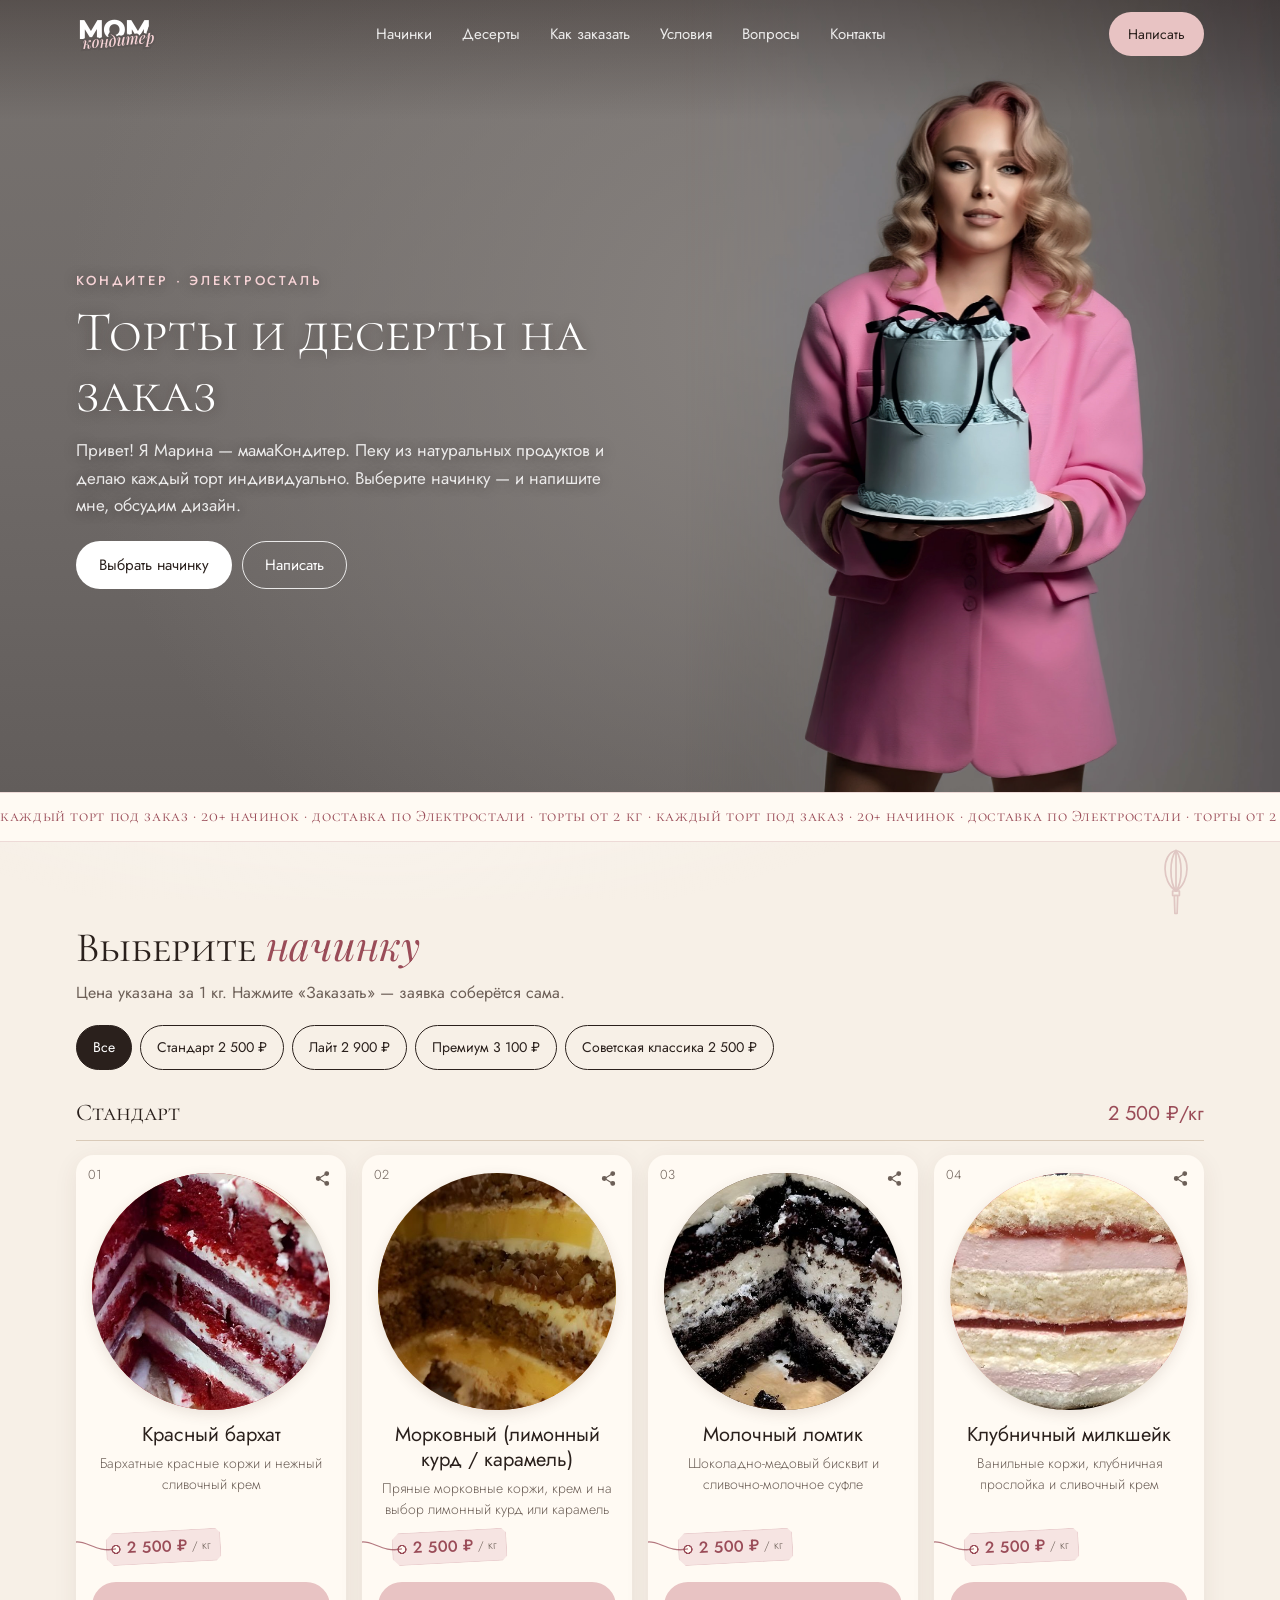
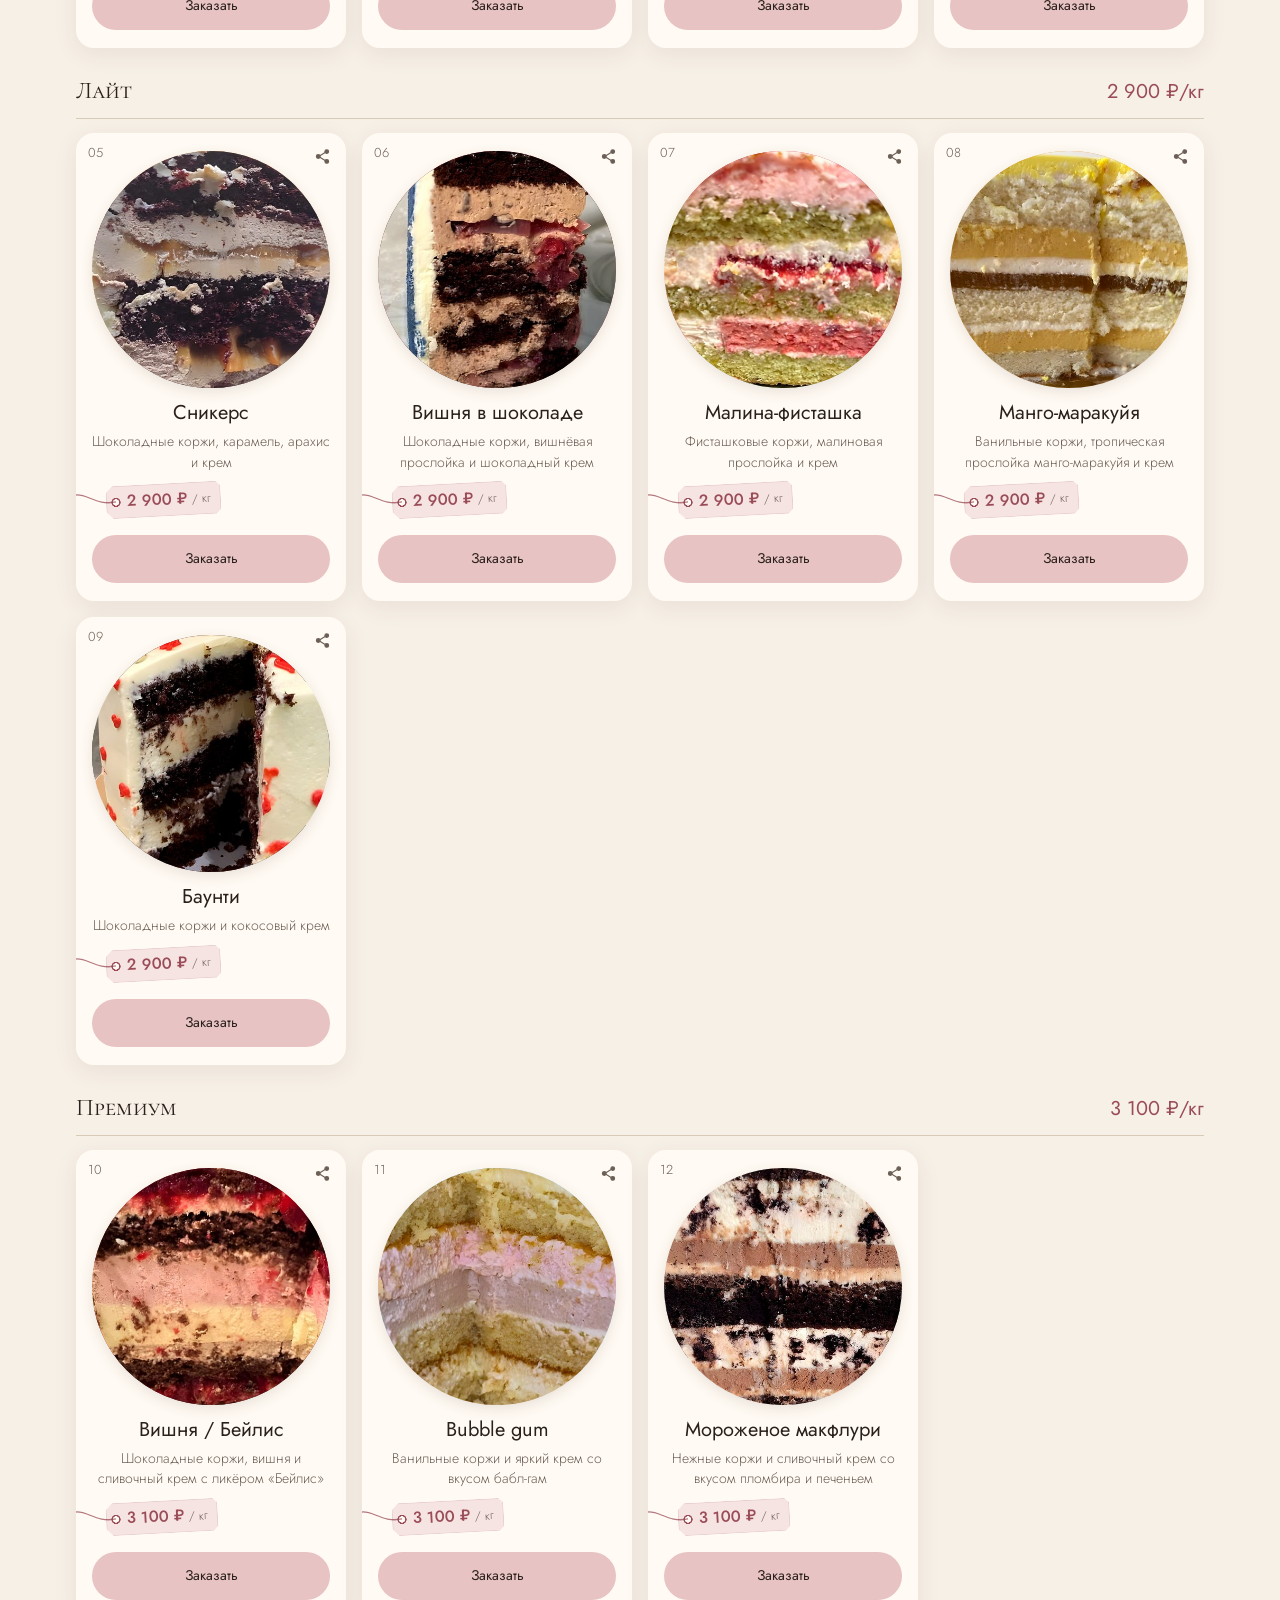
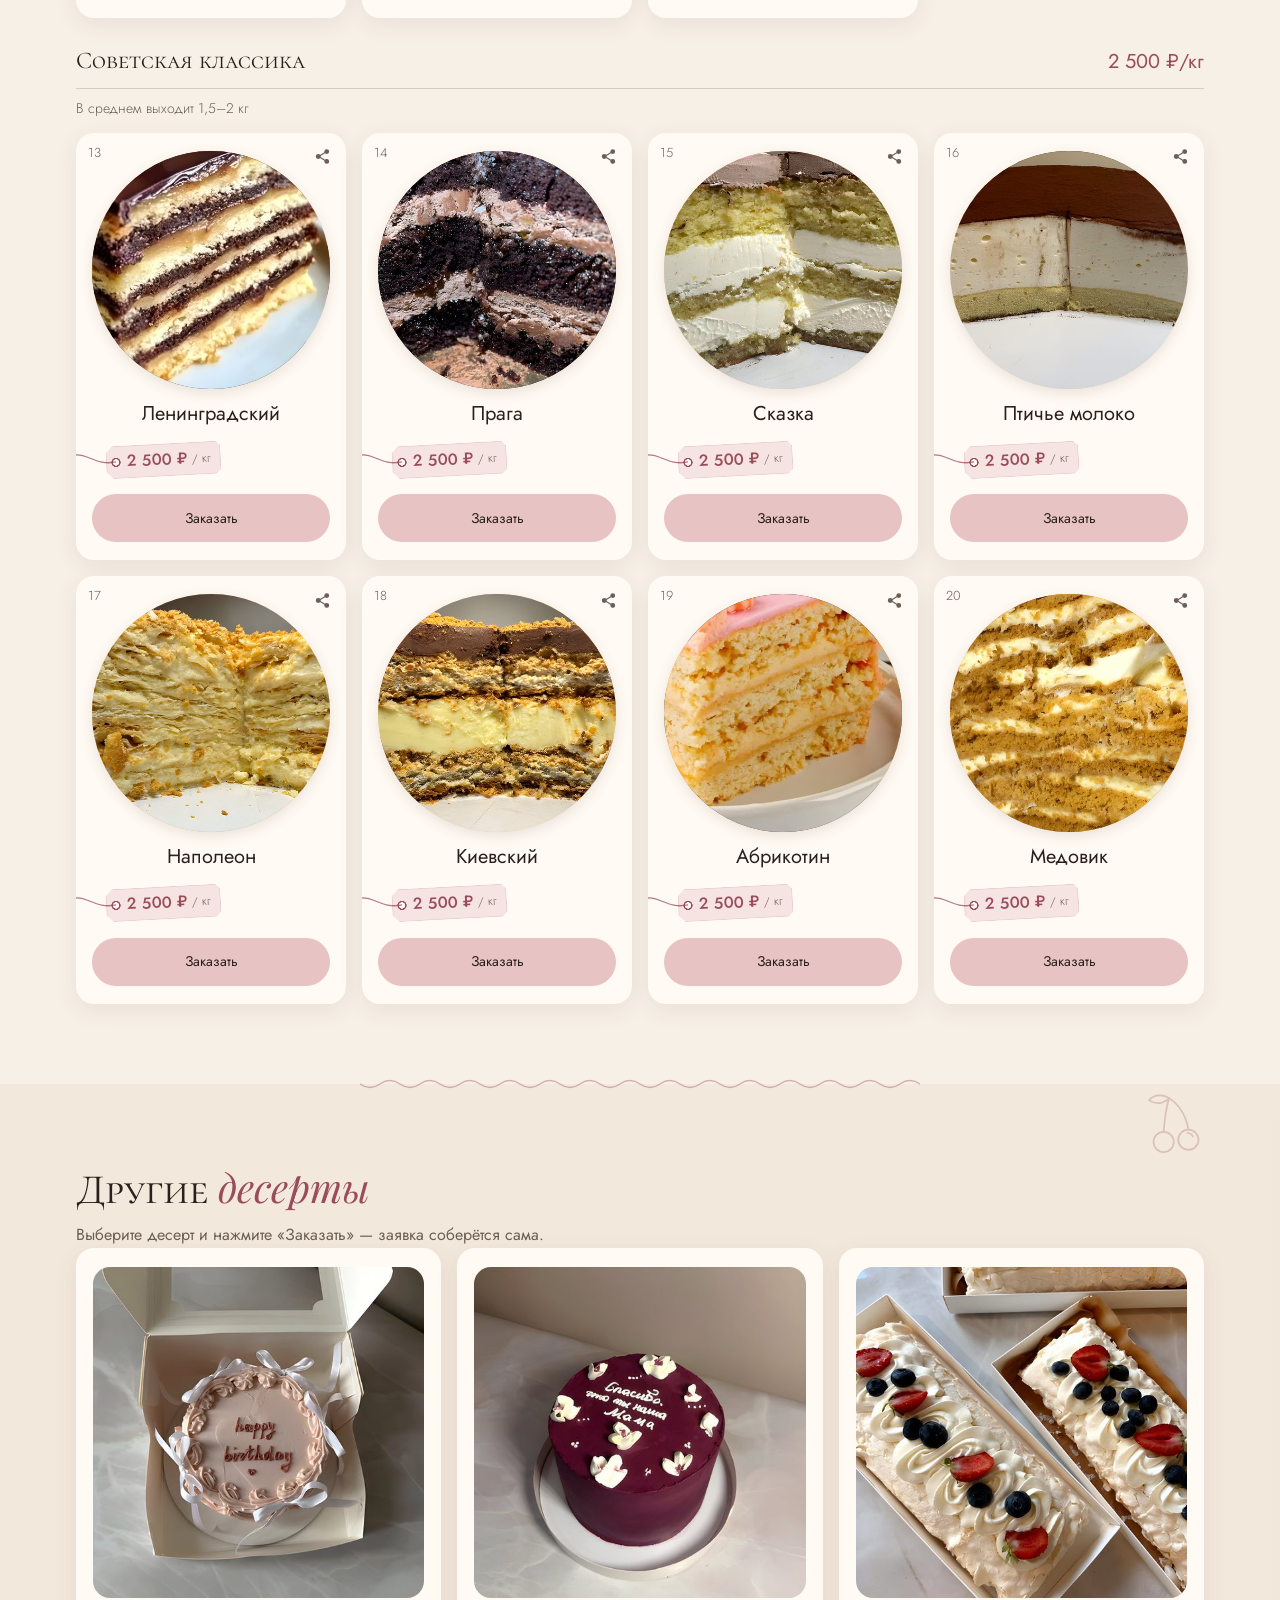
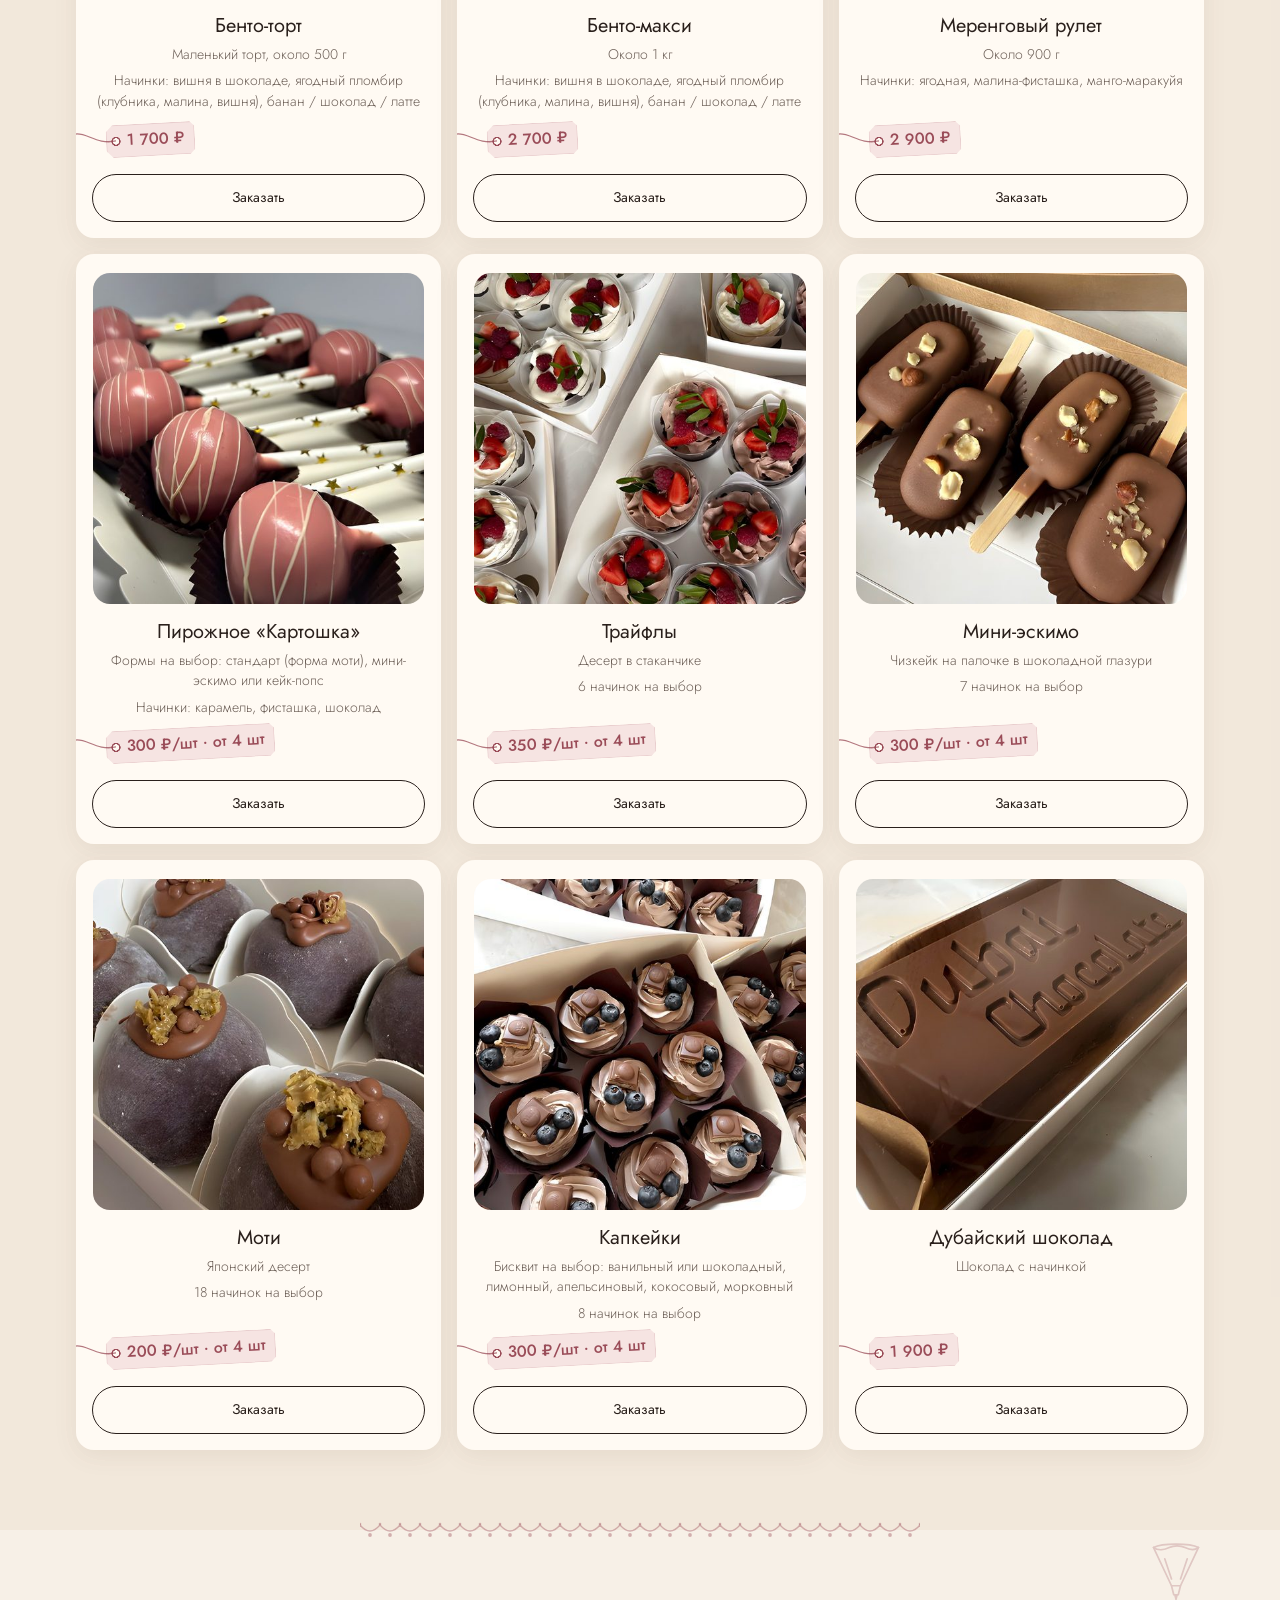
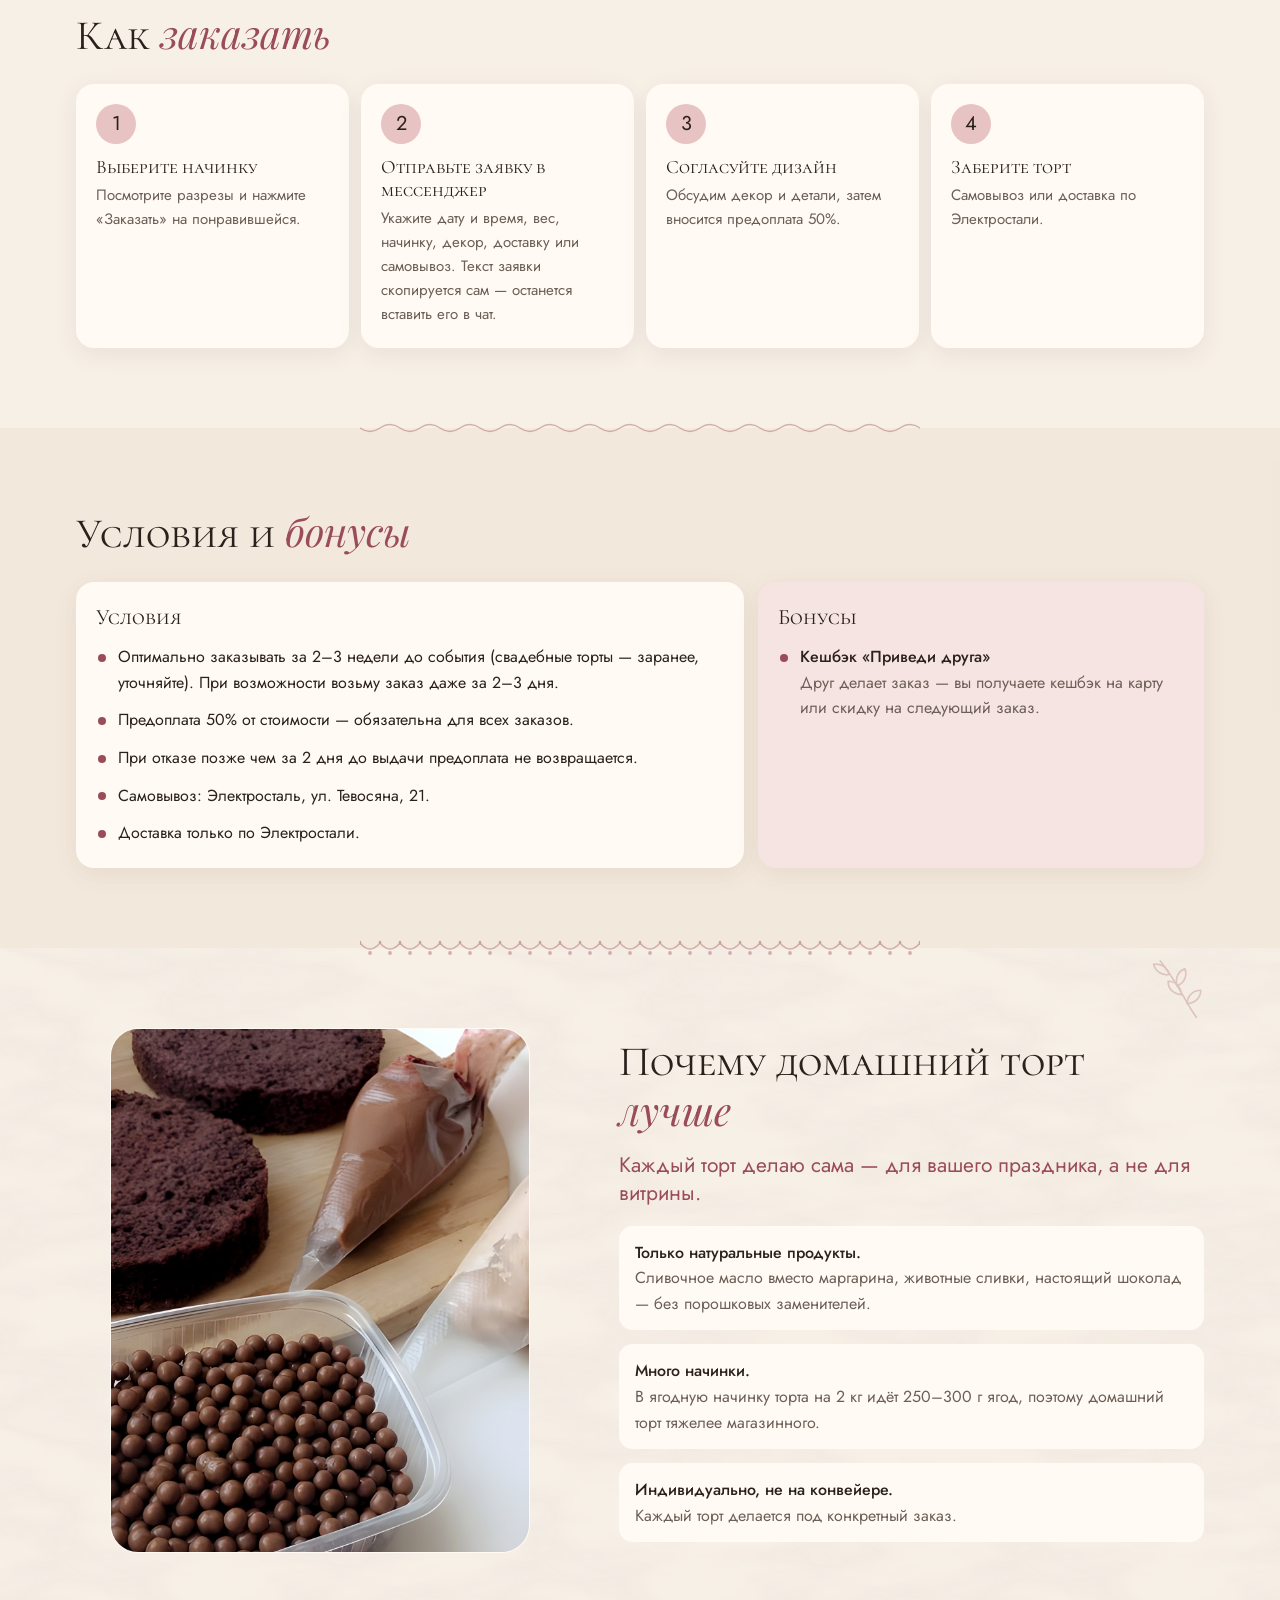
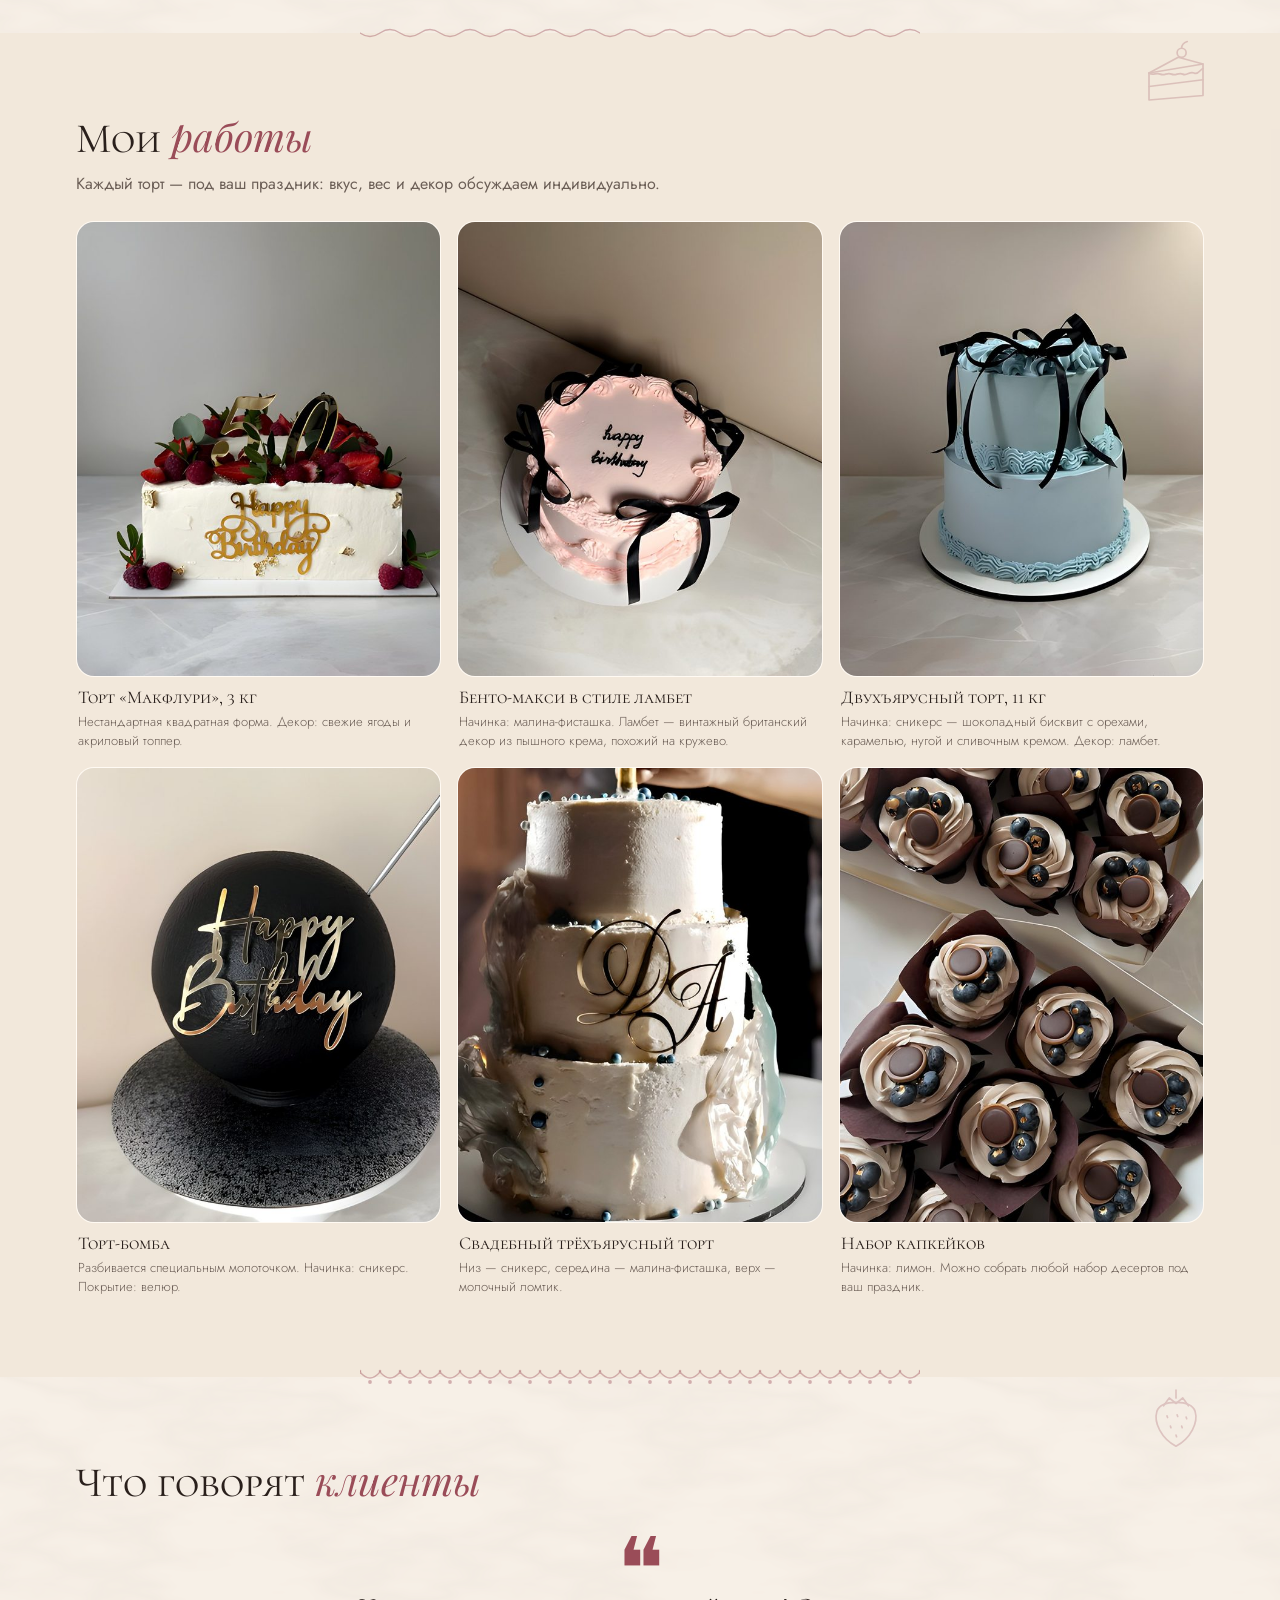
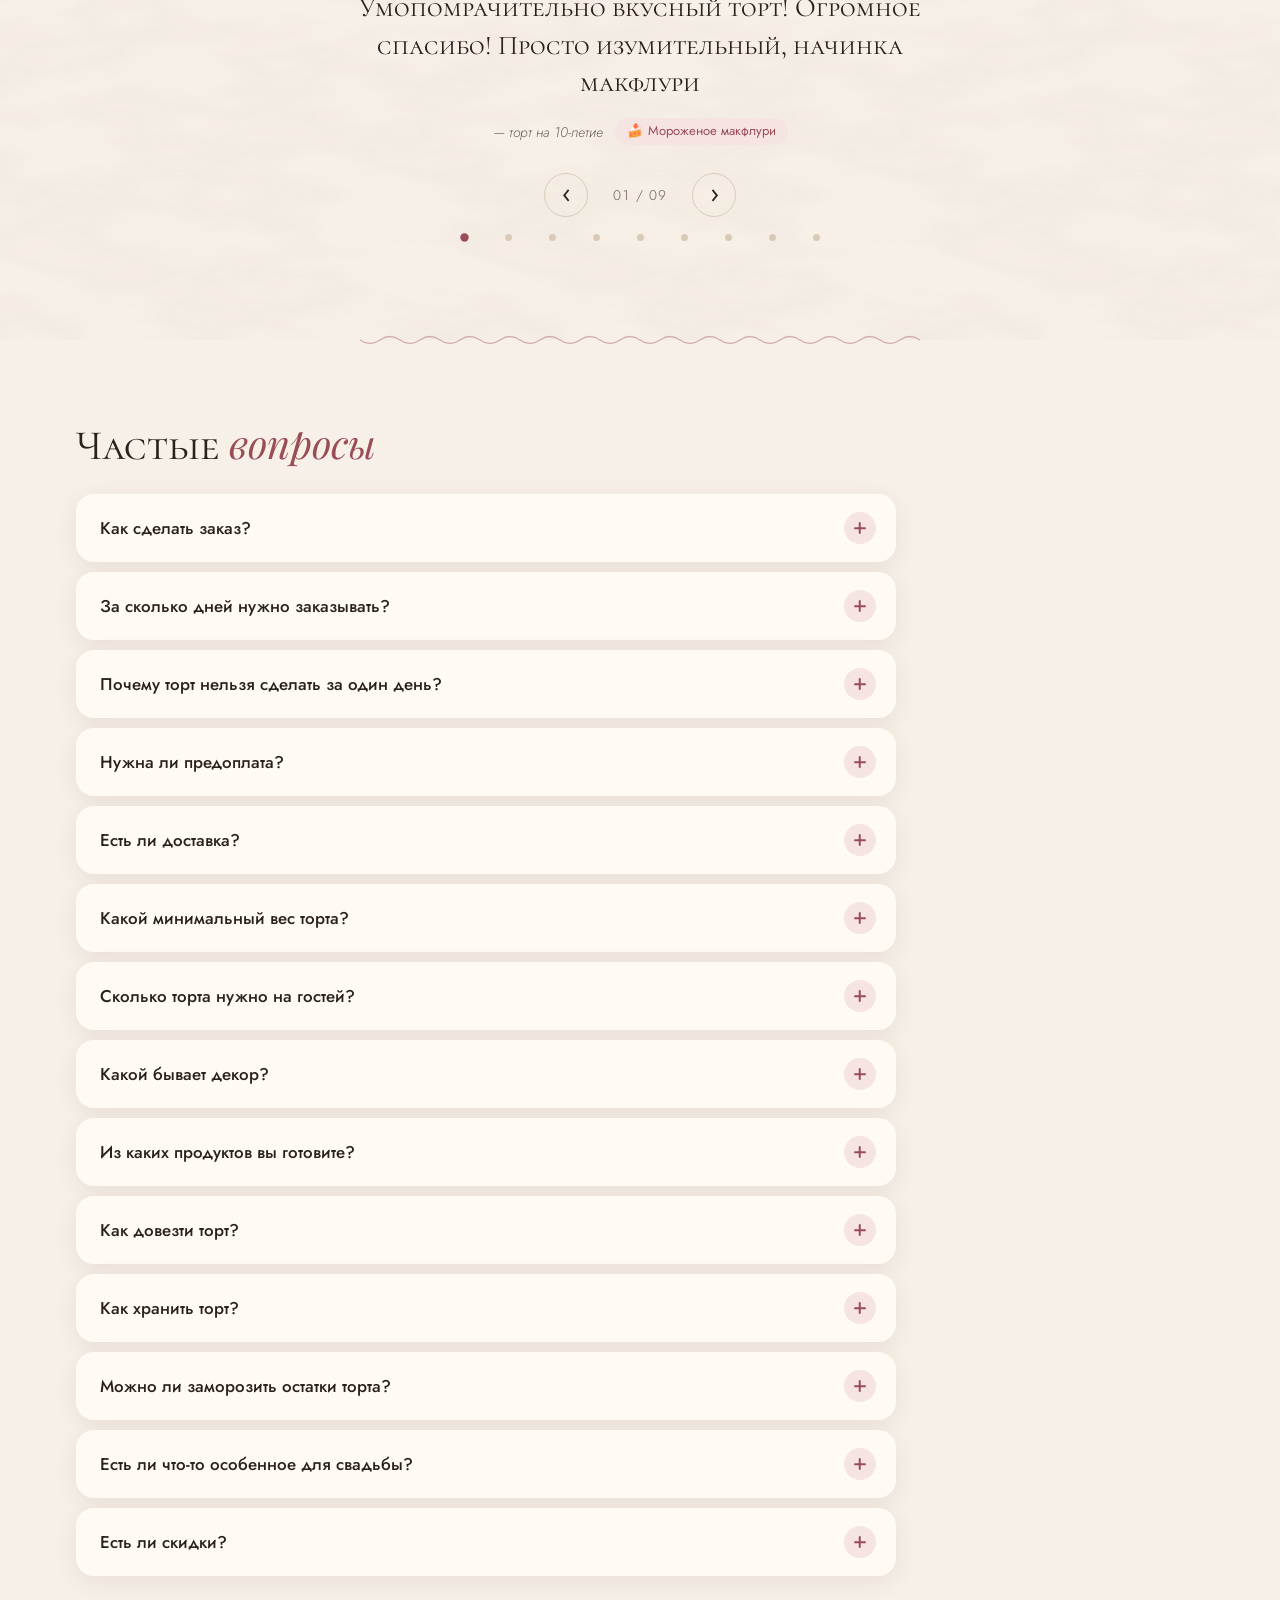
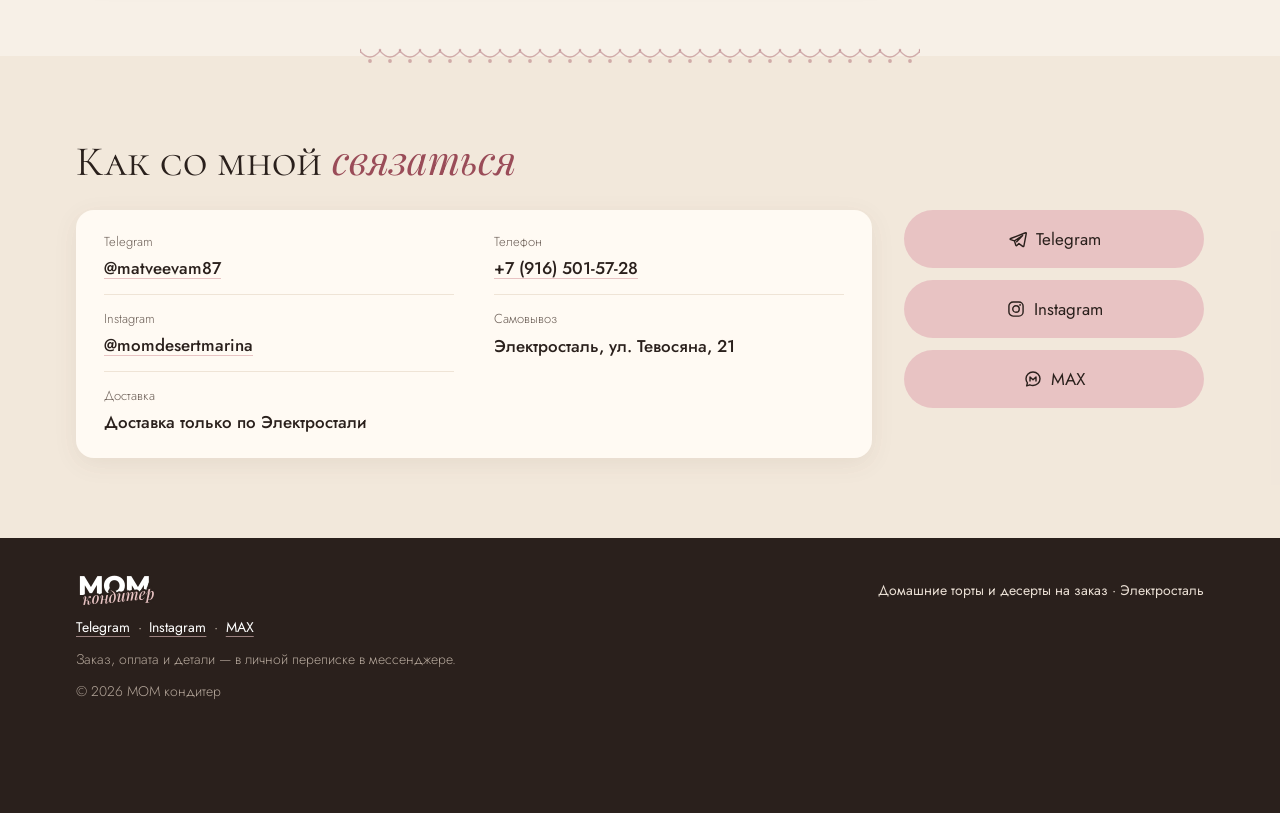
==== index.html @ 6a7c22ad "Первый экран: надпись «Кондитер · Электросталь»" ====
<!doctype html>
<html lang="ru">
<head>
  <meta charset="utf-8">
  <meta name="viewport" content="width=device-width, initial-scale=1, viewport-fit=cover">
  <title>MOM кондитер — домашние торты и десерты на заказ в Электростали</title>
  <meta name="description" content="Домашние торты и десерты на заказ в Электростали. 20+ начинок с фото в разрезе, бенто, капкейки, трайфлы. Заказ в Telegram или Instagram.">
  <meta name="theme-color" content="#f6efe6">

  <!-- Превью ссылки в Telegram / Инстаграме.
       TODO: после публикации заменить на полный адрес сайта, например https://momdesert.ru/images/og.jpg -->
  <meta property="og:type" content="website">
  <meta property="og:locale" content="ru_RU">
  <meta property="og:site_name" content="MOM кондитер">
  <meta property="og:title" content="MOM кондитер — торты на заказ в Электростали">
  <link rel="icon" href="favicon.svg" type="image/svg+xml">
  <link rel="apple-touch-icon" href="apple-touch-icon.png">
  <meta property="og:description" content="Домашние торты и десерты из натуральных продуктов. Выберите начинку и напишите Марине в удобный мессенджер.">
  <meta property="og:image" content="images/og.jpg">
  <meta name="twitter:card" content="summary_large_image">

  <link rel="preconnect" href="https://fonts.googleapis.com">
  <link rel="preconnect" href="https://fonts.gstatic.com" crossorigin>
  <!-- Шрифты грузятся без блокировки показа страницы -->
  <link rel="stylesheet" href="https://fonts.googleapis.com/css2?family=Cormorant+Unicase:wght@300;400;500&amp;family=Jost:wght@300;400;500&amp;family=Playfair+Display:ital,wght@1,400;1,500&amp;family=Montserrat:wght@800&amp;display=swap" media="print" onload="this.media='all'">
  <noscript><link rel="stylesheet" href="https://fonts.googleapis.com/css2?family=Cormorant+Unicase:wght@300;400;500&amp;family=Jost:wght@300;400;500&amp;family=Playfair+Display:ital,wght@1,400;1,500&amp;family=Montserrat:wght@800&amp;display=swap"></noscript>
  <link rel="stylesheet" href="calendar.css">
  <link rel="stylesheet" href="styles.css?v=31">
</head>
<body>
  <!-- Иконки мессенджеров: монохромные, цвет берут у кнопки (currentColor) -->
  <svg width="0" height="0" style="position:absolute" aria-hidden="true" focusable="false">
    <symbol id="i-tg" viewBox="0 0 24 24"><path fill="none" stroke="currentColor" stroke-width="1.7" stroke-linejoin="round" stroke-linecap="round" d="M21 4.5 3.2 11.4c-.9.4-.8 1.1.1 1.4l4.4 1.4 1.7 5.3c.2.6.8.7 1.2.3l2.5-2.3 4.6 3.4c.6.4 1.3.1 1.4-.6L21.9 5.6c.2-.9-.3-1.4-.9-1.1Z M7.7 14.2l9.8-6.4-7.1 7.6"/></symbol>
    <symbol id="i-ig" viewBox="0 0 24 24"><g fill="none" stroke="currentColor" stroke-width="1.7"><rect x="3.5" y="3.5" width="17" height="17" rx="5"/><circle cx="12" cy="12" r="3.9"/></g><circle cx="16.9" cy="7.1" r="1.1" fill="currentColor"/></symbol>
    <symbol id="i-max" viewBox="0 0 24 24"><path fill="none" stroke="currentColor" stroke-width="1.7" stroke-linejoin="round" d="M12 3.6c-4.7 0-8.4 3.5-8.4 8.1 0 1.9.6 3.6 1.7 5l-.9 3.6 3.8-1.3c1.1.5 2.4.8 3.8.8 4.7 0 8.4-3.5 8.4-8.1S16.7 3.6 12 3.6Z"/><path fill="none" stroke="currentColor" stroke-width="1.7" stroke-linecap="round" stroke-linejoin="round" d="M8.4 14.3V9.5l3.6 3.4 3.6-3.4v4.8"/></symbol>
    <symbol id="i-chat" viewBox="0 0 24 24"><path fill="none" stroke="currentColor" stroke-width="1.8" stroke-linejoin="round" d="M4 5.5A2.5 2.5 0 0 1 6.5 3h11A2.5 2.5 0 0 1 20 5.5v8a2.5 2.5 0 0 1-2.5 2.5H10l-4.6 4v-4H6.5A2.5 2.5 0 0 1 4 13.5Z"/><g fill="currentColor"><circle cx="8.5" cy="9.6" r="1.1"/><circle cx="12" cy="9.6" r="1.1"/><circle cx="15.5" cy="9.6" r="1.1"/></g></symbol>
  </svg>
  <a class="skip-link" href="#fillings">К начинкам</a>

  <header class="header is-over">
    <div class="container header__inner">
      <a class="logo" href="#top" aria-label="MOM кондитер — наверх"><span class="logo__mom">MOM</span><span class="logo__script" data-logo="кондитер">кондитер</span></a>
      <nav class="nav" aria-label="Разделы">
        <a href="#fillings">Начинки</a>
        <a href="#desserts">Десерты</a>
        <a href="#how">Как заказать</a>
        <a href="#terms">Условия</a>
        <a href="#faq">Вопросы</a>
        <a href="#contacts">Контакты</a>
      </nav>
      <button class="btn btn--primary btn--sm" type="button" data-msg-open aria-haspopup="dialog" aria-expanded="false" aria-controls="msg-menu">Написать</button>
    </div>
  </header>

  <main id="top">
    <!-- Первый экран -->
    <section class="hero">
      <div class="hero__stage">
        <!-- ?v= — как photoVersion в data.js: заменили фото — увеличьте число -->
        <img class="hero__photo" src="images/marina-hero.jpg?v=10" alt="Кондитер Марина с тортом" fetchpriority="high" decoding="async">
        <div class="hero__shade" aria-hidden="true"></div>
        <div class="container hero__content">
          <p class="hero__eyebrow">Кондитер · Электросталь</p>
          <h1 class="hero__title">Торты и десерты на заказ</h1>
          <p class="hero__lead">Привет! Я Марина — мамаКондитер. Пеку из натуральных продуктов и делаю каждый торт индивидуально. Выберите начинку — и напишите мне, обсудим дизайн.</p>
          <div class="hero__actions">
            <a class="btn btn--light" href="#fillings">Выбрать начинку</a>
            <button class="btn btn--ghost-light" type="button" data-msg-open aria-haspopup="dialog" aria-expanded="false" aria-controls="msg-menu">Написать</button>
          </div>
        </div>
      </div>
    </section>

    <!-- Начинки -->
    <section class="section" id="fillings" aria-labelledby="fillings-title">
      <div class="container">
        <h2 class="section__title" id="fillings-title">Начинки</h2>
        <p class="section__lead">Цена указана за 1 кг. Нажмите «Заказать» — заявка соберётся сама.</p>
        <div class="filters" role="group" aria-label="Фильтр по категориям" id="filters"></div>
        <div id="fillings-list"></div>
      </div>
    </section>

    <!-- Десерты -->
    <section class="section section--tinted" id="desserts" aria-labelledby="desserts-title">
      <div class="container">
        <h2 class="section__title" id="desserts-title">Другие <span class="accent-word">десерты</span></h2>
        <p class="section__lead">Выберите десерт и нажмите «Заказать» — заявка соберётся сама.</p>
        <div class="grid grid--desserts" id="desserts-list"></div>
      </div>
    </section>

    <!-- Как заказать -->
    <section class="section" id="how" aria-labelledby="how-title">
      <div class="container">
        <h2 class="section__title" id="how-title">Как заказать</h2>
        <ol class="steps">
          <li class="step"><span class="step__num">1</span><h3>Выберите начинку</h3><p>Посмотрите разрезы и нажмите «Заказать» на понравившейся.</p></li>
          <li class="step"><span class="step__num">2</span><h3>Отправьте заявку в мессенджер</h3><p>Укажите дату и время, вес, начинку, декор, доставку или самовывоз. Текст заявки скопируется сам — останется вставить его в чат.</p></li>
          <li class="step"><span class="step__num">3</span><h3>Согласуйте дизайн</h3><p>Обсудим декор и детали, затем вносится предоплата <span data-setting="prepayment">50</span>%.</p></li>
          <li class="step"><span class="step__num">4</span><h3>Заберите торт</h3><p>Самовывоз или доставка по Электростали.</p></li>
        </ol>
      </div>
    </section>

    <!-- Условия и бонусы -->
    <section class="section section--tinted" id="terms" aria-labelledby="terms-title">
      <div class="container">
        <h2 class="section__title" id="terms-title">Условия и <span class="accent-word">бонусы</span></h2>
        <div class="panels">
          <div class="panel">
            <h3 class="panel__title">Условия</h3>
            <ul class="panel__list" id="terms-list"></ul>
          </div>
          <div class="panel panel--accent">
            <h3 class="panel__title">Бонусы</h3>
            <ul class="panel__list" id="promos-list"></ul>
          </div>
        </div>
      </div>
    </section>

    <!-- Обо мне -->
    <section class="section" id="about" aria-labelledby="about-title">
      <div class="container about">
        <div class="about__media">
          <div class="photo photo--portrait" data-src="images/process.jpg" data-alt="Процесс приготовления торта" data-label="Фото процесса"></div>
        </div>
        <div class="about__text">
          <h2 class="section__title" id="about-title">Почему домашний торт <span class="accent-word">лучше</span></h2>
          <p class="quote">Каждый торт делаю сама — для вашего праздника, а не для витрины.</p>
          <ul class="features">
            <li><strong>Только натуральные продукты.</strong> Сливочное масло вместо маргарина, животные сливки, настоящий шоколад — без порошковых заменителей.</li>
            <li><strong>Много начинки.</strong> В ягодную начинку торта на 2 кг идёт 250–300 г ягод, поэтому домашний торт тяжелее магазинного.</li>
            <li><strong>Индивидуально, не на конвейере.</strong> Каждый торт делается под конкретный заказ.</li>
          </ul>
        </div>
      </div>
    </section>

    <!-- Галерея -->
    <section class="section section--tinted" id="gallery" aria-labelledby="gallery-title">
      <div class="container">
        <h2 class="section__title" id="gallery-title">Мои работы</h2>
        <p class="section__lead">Каждый торт — под ваш праздник: вкус, вес и декор обсуждаем индивидуально.</p>
        <div class="grid grid--gallery" id="gallery-list"></div>
      </div>
    </section>

    <!-- Отзывы: настоящие тексты клиентов (лист «Отзывы» в таблице) -->
    <section class="section" id="reviews" aria-labelledby="reviews-title">
      <div class="container">
        <h2 class="section__title" id="reviews-title">Отзывы</h2>
        <div class="quotes" id="reviews-slider" role="region" aria-roledescription="карусель" aria-label="Отзывы клиентов">
          <div class="quotes__mark" aria-hidden="true">❝</div>
          <div class="quotes__viewport" id="reviews-list" aria-live="polite"></div>
          <div class="quotes__nav">
            <button type="button" class="quotes__arrow" data-dir="-1" aria-label="Предыдущий отзыв">‹</button>
            <span class="quotes__count" id="reviews-count" aria-hidden="true"></span>
            <button type="button" class="quotes__arrow" data-dir="1" aria-label="Следующий отзыв">›</button>
          </div>
          <div class="quotes__dots" id="reviews-dots"></div>
        </div>
      </div>
    </section>

    <!-- Частые вопросы: тексты в data.js → faq -->
    <section class="section" id="faq" aria-labelledby="faq-title">
      <div class="container">
        <h2 class="section__title" id="faq-title">Частые <span class="accent-word">вопросы</span></h2>
        <div class="faq" id="faq-list"></div>
      </div>
    </section>

    <!-- Контакты -->
    <section class="section section--tinted" id="contacts" aria-labelledby="contacts-title">
      <div class="container">
        <h2 class="section__title" id="contacts-title">Как со мной <span class="accent-word">связаться</span></h2>
        <dl class="contacts">
          <div class="contacts__row" data-msg-row="telegram"><dt>Telegram</dt><dd><a data-msg="telegram" data-text="telegramLabel" target="_blank" rel="noopener"></a></dd></div>
          <div class="contacts__row"><dt>Телефон</dt><dd><a data-phone data-text="phone"></a></dd></div>
          <div class="contacts__row" data-msg-row="instagram"><dt>Instagram</dt><dd><a data-msg="instagram" data-text="instagramLabel" target="_blank" rel="noopener"></a></dd></div>
          <div class="contacts__row"><dt>Самовывоз</dt><dd class="selectable" data-text="pickupAddress"></dd></div>
          <div class="contacts__row"><dt>Доставка</dt><dd data-text="delivery"></dd></div>
        </dl>
        <div class="contacts__actions">
          <a class="btn btn--primary" data-msg="telegram" target="_blank" rel="noopener"><svg class="ico" aria-hidden="true" focusable="false"><use href="#i-tg"/></svg>Telegram</a>
          <a class="btn btn--primary" data-msg="instagram" target="_blank" rel="noopener"><svg class="ico" aria-hidden="true" focusable="false"><use href="#i-ig"/></svg>Instagram</a>
          <a class="btn btn--primary" data-msg="max" target="_blank" rel="noopener"><svg class="ico" aria-hidden="true" focusable="false"><use href="#i-max"/></svg>MAX</a>
        </div>
      </div>
    </section>
  </main>

  <footer class="footer">
    <div class="container footer__inner">
      <a class="logo" href="#top" aria-label="MOM кондитер — наверх"><span class="logo__mom">MOM</span><span class="logo__script" data-logo="кондитер">кондитер</span></a>
      <p>Домашние торты и десерты на заказ · <span data-text="city"></span></p>
      <!-- точки между ссылками ставит CSS — пропавший мессенджер не оставит лишнюю «·» -->
      <p class="footer__links"><a data-msg="telegram" target="_blank" rel="noopener">Telegram</a><a data-msg="instagram" target="_blank" rel="noopener">Instagram</a><a data-msg="max" target="_blank" rel="noopener">MAX</a></p>
      <p class="footer__small">Заказ, оплата и детали — в личной переписке в мессенджере.</p>
      <p class="footer__small footer__copy">© 2026 MOM кондитер</p>
    </div>
  </footer>

  <button class="fab is-hidden" type="button" data-msg-open aria-haspopup="dialog" aria-expanded="false" aria-controls="msg-menu">
    <svg class="ico" aria-hidden="true" focusable="false"><use href="#i-chat"/></svg>
    <span>Написать</span>
  </button>

  <!-- Выбор мессенджера («Написать»): снизу на телефоне, выпадающее меню на компьютере. Пустой мессенджер в настройках — пункта нет -->
  <div class="msg-menu" id="msg-menu" hidden>
    <div class="msg-menu__backdrop" data-msg-close></div>
    <div class="msg-menu__panel" role="dialog" aria-labelledby="msg-menu-title">
      <p class="msg-menu__title" id="msg-menu-title">Где вам удобнее написать?</p>
      <a class="msg-menu__item" data-msg="telegram" target="_blank" rel="noopener"><svg class="ico" aria-hidden="true" focusable="false"><use href="#i-tg"/></svg>Telegram</a>
      <a class="msg-menu__item" data-msg="instagram" target="_blank" rel="noopener"><svg class="ico" aria-hidden="true" focusable="false"><use href="#i-ig"/></svg>Instagram</a>
      <a class="msg-menu__item" data-msg="max" target="_blank" rel="noopener"><svg class="ico" aria-hidden="true" focusable="false"><use href="#i-max"/></svg>MAX</a>
    </div>
  </div>

  <!-- Окно заявки -->
  <dialog class="sheet" id="order" aria-labelledby="order-title">
    <div class="sheet__body">
      <button class="sheet__close" type="button" data-close aria-label="Закрыть">×</button>
      <div class="sheet__head">
        <div class="sheet__photo" id="order-photo"></div>
        <div>
          <h2 class="sheet__title" id="order-title"></h2>
          <p class="sheet__meta" id="order-meta"></p>
        </div>
      </div>

      <label class="field" id="order-option-field" hidden>
        <span class="field__label">Начинка</span>
        <select id="order-option" class="input select" aria-describedby="order-option-error"></select>
        <span class="field__error" id="order-option-error" role="alert" hidden>Выберите начинку</span>
      </label>

      <div class="field" id="order-weight-field">
        <span class="field__label" id="weight-label">Вес торта</span>
        <div class="stepper" role="group" aria-labelledby="weight-label">
          <button type="button" class="stepper__btn" data-step="-1" aria-label="Уменьшить вес">−</button>
          <output class="stepper__value" id="order-weight" aria-live="polite"></output>
          <button type="button" class="stepper__btn" data-step="1" aria-label="Увеличить вес">+</button>
        </div>
      </div>

      <div class="field" id="order-qty-field" hidden>
        <span class="field__label" id="qty-label">Количество</span>
        <div class="stepper" role="group" aria-labelledby="qty-label">
          <button type="button" class="stepper__btn" data-qstep="-1" aria-label="Меньше">−</button>
          <output class="stepper__value" id="order-qty" aria-live="polite"></output>
          <button type="button" class="stepper__btn" data-qstep="1" aria-label="Больше">+</button>
        </div>
      </div>

      <div class="field">
        <span class="field__label" id="order-date-label">Дата праздника</span>
        <button type="button" class="input date-btn" id="order-date-btn" aria-expanded="false" aria-controls="order-cal" aria-describedby="order-date-label"></button>
        <p class="field__hint" id="order-nearest"></p>
        <div id="order-cal" hidden></div>
      </div>

      <label class="field">
        <span class="field__label">Время <span class="field__opt">(необязательно)</span></span>
        <input id="order-time" class="input" type="text" maxlength="40" autocomplete="off" placeholder="Например: к 15:00">
      </label>

      <fieldset class="field field--plain">
        <legend class="field__label">Доставка или самовывоз</legend>
        <div class="seg">
          <label class="seg__item"><input type="radio" name="order-receive" value="Доставка"><span>Доставка</span></label>
          <label class="seg__item"><input type="radio" name="order-receive" value="Самовывоз"><span>Самовывоз</span></label>
        </div>
      </fieldset>

      <label class="field">
        <span class="field__label">Пожелания по декору <span class="field__opt">(необязательно)</span></span>
        <textarea id="order-wishes" class="input" rows="3" placeholder="Например: надпись «С днём рождения», ягоды сверху"></textarea>
      </label>

      <div class="total" id="order-total-box">
        <span>Примерно</span>
        <strong id="order-total"></strong>
        <small>Декор считается отдельно</small>
      </div>

      <div class="send">
        <p class="send__label" id="send-label">Куда отправить заявку?</p>
        <div class="send__row" role="group" aria-labelledby="send-label">
          <a class="btn btn--primary send__btn" data-msg="telegram" data-send target="_blank" rel="noopener"><svg class="ico" aria-hidden="true" focusable="false"><use href="#i-tg"/></svg><span>Telegram</span></a>
          <a class="btn btn--primary send__btn" data-msg="instagram" data-send target="_blank" rel="noopener"><svg class="ico" aria-hidden="true" focusable="false"><use href="#i-ig"/></svg><span>Instagram</span></a>
          <a class="btn btn--primary send__btn" data-msg="max" data-send target="_blank" rel="noopener"><svg class="ico" aria-hidden="true" focusable="false"><use href="#i-max"/></svg><span>MAX</span></a>
        </div>
      </div>
      <p class="sheet__hint" id="order-hint" aria-live="polite">Текст заявки скопируется автоматически.</p>

      <div class="manual" id="order-manual" hidden>
        <label class="field__label" for="order-manual-text">Скопируйте текст заявки и отправьте его в чат:</label>
        <textarea id="order-manual-text" class="input" rows="5" readonly></textarea>
      </div>
    </div>
  </dialog>

  <!-- Фото работ крупно -->
  <dialog class="lightbox" id="lightbox" aria-label="Мои работы">
    <div class="lightbox__stage">
      <img class="lightbox__img" alt="">
    </div>
    <button class="lightbox__close" type="button" aria-label="Закрыть">×</button>
    <button class="lightbox__nav lightbox__nav--prev" type="button" data-dir="-1" aria-label="Предыдущее фото">‹</button>
    <button class="lightbox__nav lightbox__nav--next" type="button" data-dir="1" aria-label="Следующее фото">›</button>
    <div class="lightbox__bar">
      <p class="lightbox__head"><span class="lightbox__caption"></span> <span class="lightbox__count"></span></p>
      <p class="lightbox__text"></p>
    </div>
  </dialog>

  <div class="toast" id="toast" role="status" aria-live="polite"></div>

  <script src="data.js?v=22"></script>
  <script src="calendar.js"></script>
  <script src="script.js?v=22"></script>
  <!-- Декор: переключатели в data.js → decor -->
  <script src="decor.js?v=13"></script>
</body>
</html>
---- calendar.css ----
/* Календарь (calendar.js). Цвета берутся из переменных страницы. */
.cal { width: 100%; max-width: 380px; margin-inline: auto; user-select: none; -webkit-user-select: none; }
.cal__head { display: flex; align-items: center; justify-content: space-between; gap: 8px; margin-bottom: 8px; }
.cal__title { font-weight: 700; font-size: 17px; text-align: center; flex: 1; }
.cal__nav {
  width: 44px; height: 44px; flex: none;
  border: 1.5px solid var(--line, #d9cab8); border-radius: 50%;
  background: transparent; color: inherit; font-size: 24px; line-height: 1; cursor: pointer;
}
.cal__nav:disabled { opacity: 0.25; cursor: default; }
.cal__grid { display: grid; grid-template-columns: repeat(7, minmax(0, 1fr)); gap: 4px; }
.cal__wd { padding: 4px 0; text-align: center; font-size: 12px; font-weight: 700; color: var(--muted, #6c5f57); }
.cal__wd.is-weekend { color: var(--rose-ink, #9a4c58); }
.cal__day {
  position: relative; aspect-ratio: 1; min-height: 40px; width: 100%;
  display: grid; place-items: center;
  border: 0; border-radius: 12px; background: var(--paper, #fff);
  color: inherit; font-family: inherit; font-weight: 600; font-size: 15px; line-height: 1; cursor: pointer;
  -webkit-tap-highlight-color: transparent;
}
.cal__day.is-today { box-shadow: inset 0 0 0 1.5px var(--ink, #2a201c); }
.cal__day:disabled { color: #b9aea5; background: transparent; cursor: default; }
.cal__day.is-busy { background: #ead6d6; color: #8c6f72; }
.cal__day.is-busy::after {
  content: ""; position: absolute; left: 22%; right: 22%; top: 50%;
  border-top: 1.5px solid currentColor; transform: rotate(-35deg);
}
.cal__day.is-selected { background: var(--ink, #2a201c); color: #fff; }
.cal__day.is-mark { box-shadow: inset 0 0 0 2.5px var(--rose-ink, #9a4c58); }
---- styles.css ----
/* ===== Переменные ===== */
:root {
  --bg: #f7f0e7;            /* сливочный фон */
  --bg-tint: #efe4d6;       /* бежевые секции */
  --paper: #fffaf3;         /* карточки */
  --ink: #2a201c;           /* текст, логотип */
  --muted: #6c5f57;         /* второстепенный текст */
  --line: #d9cab8;          /* рамки, пунктир заглушек */
  --rose: #e8c3c3;          /* пудрово-розовый акцент */
  --rose-hover: #dfb0b1;
  --rose-soft: #f6e4e2;
  --rose-ink: #9a4c58;      /* цены, акцентный текст на светлом */
  --shadow: 0 6px 24px rgba(74, 48, 39, 0.08);
  --radius: 18px;
  --header-h: 60px;

  --font-head: "Cormorant Unicase", "Times New Roman", serif;   /* заголовки и бренд */
  --font-body: "Jost", system-ui, -apple-system, "Segoe UI", sans-serif;  /* весь остальной текст */
  --font-accent: "Playfair Display", Georgia, serif;  /* акцент курсивом: «кондитер» в логотипе, выделенные слова */

  color-scheme: light;
}

/* ===== База ===== */
*, *::before, *::after { box-sizing: border-box; }

html {
  /* запасной фон страницы (основной — фиксированные слои body::before/::after) */
  background-color: var(--bg);
  -webkit-text-size-adjust: 100%;
  font-variant-numeric: lining-nums;
  scroll-behavior: smooth;
  scroll-padding-top: calc(var(--header-h) + 12px);
}
@media (prefers-reduced-motion: reduce) {
  html { scroll-behavior: auto; }
  *, *::before, *::after { animation-duration: 0.01ms !important; transition-duration: 0.01ms !important; }
}
html.is-locked { overflow: hidden; }

body {
  margin: 0;
  font: 400 16px/1.6 var(--font-body);
  color: var(--ink);
  background: transparent;
  overflow-x: hidden;
}
/* Фон страницы — отдельные слои размером с экран (position: fixed): прокрутка их не перерисовывает.
   Снизу сливочный цвет, сверху лёгкий «мрамор»; между ними decor.js кладёт слои оттенков (меняет только opacity). */
body::before, body::after {
  content: ""; position: fixed; inset: 0; pointer-events: none;
}
body::before { z-index: -3; background: var(--bg); }
body::after {
  z-index: -1;
  background-image:
    radial-gradient(ellipse 60% 40% at 15% 10%, rgba(255, 255, 255, 0.7), transparent 70%),
    radial-gradient(ellipse 50% 35% at 85% 35%, rgba(232, 195, 195, 0.18), transparent 70%),
    radial-gradient(ellipse 70% 40% at 30% 75%, rgba(255, 255, 255, 0.55), transparent 70%);
}

img { max-width: 100%; display: block; }
h1, h2, h3, h4 { margin: 0; line-height: 1.2; }
strong, b { font-weight: 500; }
h1, h2, h3, h4 { font-weight: 400; }
p { margin: 0; }
a { color: inherit; }
button { font: inherit; color: inherit; }
[hidden] { display: none !important; }

.container {
  width: 100%;
  max-width: 1160px;
  margin-inline: auto;
  padding-inline: 16px;
}

.skip-link {
  position: absolute; left: 8px; top: -60px; z-index: 100;
  padding: 10px 14px; background: var(--ink); color: #fff; border-radius: 10px;
}
.skip-link:focus { top: 8px; }

:focus-visible { outline: 3px solid var(--rose-ink); outline-offset: 2px; }

/* ===== Кнопки ===== */
.btn {
  display: inline-flex; align-items: center; justify-content: center; gap: 8px;
  min-height: 48px; padding: 12px 22px;
  border: 1px solid transparent; border-radius: 999px;
  font-weight: 400; font-size: 15px; line-height: 1.2; text-align: center;
  text-decoration: none; cursor: pointer;
  transition: background-color .2s, border-color .2s, transform .1s;
  -webkit-tap-highlight-color: transparent;
}
.btn:active { transform: scale(0.98); }
.btn--primary { background: var(--rose); color: var(--ink); }
.btn--primary:hover { background: var(--rose-hover); }
.btn--outline { background: transparent; border-color: var(--ink); color: var(--ink); }
.btn--outline:hover { background: rgba(42, 32, 28, 0.06); }
.btn--sm { min-height: 44px; padding: 10px 18px; font-size: 14px; }
.btn--block { width: 100%; }
/* иконки мессенджеров (спрайт в index.html) — цвет берут у текста кнопки */
.ico { width: 20px; height: 20px; flex: none; }

.link-btn {
  min-height: 44px; padding: 8px 4px;
  background: none; border: 0; cursor: pointer;
  font-size: 13px; font-weight: 400; color: var(--muted);
  text-decoration: underline; text-decoration-color: var(--line); text-underline-offset: 3px;
}
.link-btn:hover { color: var(--rose-ink); }

/* ===== Логотип: жирное «MOM» + рукописное «кондитер» поверх нижней части букв =====
   Размеры в px и nowrap — блок не разъезжается ни на каком экране. */
.logo {
  position: relative; display: inline-block; flex: none;
  padding: 0 2px 7px; white-space: nowrap;
  text-decoration: none; color: var(--ink); line-height: 1;
  --logo-halo: var(--bg);
}
.logo__mom {
  display: block;
  font-family: "Montserrat", "Arial Black", system-ui, sans-serif; font-weight: 800;
  font-size: 27px; letter-spacing: -0.035em; line-height: 0.9;
}
.logo__script {
  position: absolute; left: 50%; bottom: 2px;
  transform: translateX(-44%) rotate(-5deg); transform-origin: center;
  font-family: var(--font-accent); font-style: italic; font-weight: 500; font-size: 16px; line-height: 1;
  color: var(--rose-ink);
}
/* гладкий контур цветом фона под надписью (копия текста с обводкой) — «кондитер» пересекает буквы, но читается */
.logo__script::before {
  content: attr(data-logo); position: absolute; left: 0; top: 0; z-index: -1;
  color: var(--logo-halo); -webkit-text-stroke: 4px var(--logo-halo);
}

/* ===== Шапка ===== */
.header {
  /* fixed — чтобы первый экран с фото начинался под прозрачной шапкой */
  position: fixed; top: 0; left: 0; right: 0; z-index: 20;
  /* без размытия (backdrop-filter тяжёлый на телефонах) — почти непрозрачный фон того же цвета */
  background: rgba(247, 240, 231, 0.94);
  border-bottom: 1px solid rgba(217, 202, 184, 0.6);
  transition: background-color .35s ease, border-color .35s ease;
}
/* шапка поверх фото первого экрана */
.header.is-over {
  background: transparent; border-bottom-color: transparent;
}
.header .logo, .header .nav a { transition: color .35s ease; }
.header .logo__script { transition: color .35s ease; }
.header.is-over .logo { color: #fff; --logo-halo: #5d5755; }  /* контур — цвет студийного фона фото под шапкой */
.header.is-over .logo__script { color: #f6d3d6; }
.header.is-over .nav a { color: rgba(255, 255, 255, 0.88); }
.header.is-over .nav a:hover { color: #fff; }
.header__inner {
  display: flex; align-items: center; justify-content: space-between; gap: 16px;
  min-height: var(--header-h);
}
.nav { display: none; }
.nav a {
  text-decoration: none; font-weight: 400; font-size: 15px;
  padding: 10px 4px; color: var(--muted);
}
.nav a:hover { color: var(--ink); }

/* ===== Первый экран: фото на весь экран ===== */
.hero { position: relative; }
.hero__stage {
  position: relative; overflow: hidden;
  display: flex; align-items: flex-end;
  height: 90vh; height: 90svh; min-height: 560px;
  background: #3a2b27;
}
.hero__photo {
  position: absolute; inset: 0; width: 100%; height: 100%;
  object-fit: cover; object-position: 62% 20%;
}
/* затемнение: на телефоне снизу вверх, на компьютере слева направо */
.hero__shade {
  position: absolute; inset: 0; pointer-events: none;
  background: linear-gradient(to top, rgba(28, 18, 16, 0.9) 0%, rgba(28, 18, 16, 0.82) 42%, rgba(28, 18, 16, 0.5) 62%, rgba(28, 18, 16, 0.1) 82%, rgba(28, 18, 16, 0.04) 100%);
}
/* сверху лёгкая тень — белая шапка читается на любом фото */
.hero__shade::before {
  content: ""; position: absolute; inset: 0 0 auto; height: 120px;
  background: linear-gradient(to bottom, rgba(28, 18, 16, 0.35), rgba(28, 18, 16, 0));
}
.hero__content {
  position: relative; z-index: 1; padding-top: 32px; padding-bottom: 36px; color: #fff;
  /* мягкая тень — текст читается и на светлых местах фото */
  text-shadow: 0 1px 14px rgba(28, 18, 16, 0.45);
}
.hero__actions .btn { text-shadow: none; }
.hero__content > * { max-width: 600px; }
.hero__eyebrow {
  font-size: 12px; font-weight: 500; letter-spacing: 0.22em; text-transform: uppercase;
  color: #f6d3d6;
}
.hero__title {
  margin-top: 10px;
  font-family: var(--font-head); font-weight: 300; font-size: min(38px, 11.5vw); line-height: 1.08;  /* «Торты и десерты / на заказ» — 2 строки и на 320px */
  text-transform: none;
}
.hero__lead { margin-top: 14px; color: rgba(255, 255, 255, 0.86); font-size: 16px; }
.hero__actions { display: flex; flex-direction: column; gap: 10px; margin-top: 22px; }
.btn--light { background: #fff; color: var(--ink); }
.btn--light:hover { background: var(--paper); }
.btn--ghost-light { background: transparent; border-color: rgba(255, 255, 255, 0.85); color: #fff; }
.btn--ghost-light:hover { background: rgba(255, 255, 255, 0.12); }
.hero :focus-visible { outline-color: #fff; }
@media (min-width: 701px) {
  .hero__photo { object-position: 70% 22%; }
  .hero__shade {
    background: linear-gradient(to right, rgba(28, 18, 16, 0.78) 0%, rgba(28, 18, 16, 0.55) 35%, rgba(28, 18, 16, 0) 75%);
  }
  .hero__content { padding-bottom: 64px; }
}
/* планшет: фото уже, текст заходит на жакет и торт — добавляем затемнение снизу */
@media (min-width: 701px) and (max-width: 900px) {
  .hero__shade {
    background:
      linear-gradient(to top, rgba(28, 18, 16, 0.72) 0%, rgba(28, 18, 16, 0.45) 35%, rgba(28, 18, 16, 0) 60%),
      linear-gradient(to right, rgba(28, 18, 16, 0.78) 0%, rgba(28, 18, 16, 0.55) 35%, rgba(28, 18, 16, 0) 75%);
  }
}

/* ===== Полоса фактов под фото ===== */

/* ===== Секции ===== */
.section { padding: 56px 0; }
.section--tinted { background: rgba(239, 228, 214, 0.7); }
.section[id], .card[id] { scroll-margin-top: calc(var(--header-h) + 12px); }
.section__title {
  font-family: var(--font-head); font-weight: 400; font-size: 32px; line-height: 1.15;
}
.section__lead { margin-top: 8px; color: var(--muted); }

.grid { display: grid; gap: 12px; grid-template-columns: repeat(2, minmax(0, 1fr)); }

/* ===== Фото и заглушки ===== */
.photo {
  position: relative; overflow: hidden;
  display: grid; place-items: center;
  background: var(--paper);
  border: 1.5px dashed var(--line);
  border-radius: var(--radius);
}
.photo img {
  position: absolute; inset: 0;
  width: 100%; height: 100%; object-fit: cover;
}
.photo a { position: absolute; inset: 0; }
.photo__label {
  padding: 12px; text-align: center;
  font-size: 13px; font-weight: 300; color: var(--muted);
}
.photo.has-photo { border-color: transparent; }
.photo.has-photo .photo__label { visibility: hidden; }

.photo--round { border-radius: 50%; aspect-ratio: 1; width: 100%; max-width: 168px; margin-inline: auto; }
/* круг в карточке начинки — ~88% ширины карточки (padding карточки 12px, на планшете и шире 16px) */
.card--filling .photo--round { width: min(100%, calc((100% + 24px) * 0.88)); max-width: none; }
.photo--layers {
  border: 0;
  box-shadow: inset 0 0 0 5px rgba(255, 250, 243, 0.9), 0 4px 14px rgba(74, 48, 39, 0.12);
}
.photo--layers.has-photo { box-shadow: 0 4px 14px rgba(74, 48, 39, 0.12); }
.photo--sm { width: 72px; max-width: 72px; margin: 0; flex: none; }
.photo--square { aspect-ratio: 1; }
.photo--work { aspect-ratio: 4 / 5; width: 100%; }
.work { display: block; width: 100%; padding: 0; border: 0; background: none; border-radius: var(--radius); cursor: zoom-in; }
.work .photo { pointer-events: none; }

/* ===== Лайтбокс ===== */
.lightbox {
  width: 100%; max-width: none; height: 100%; max-height: none; margin: 0; padding: 0; border: 0;
  background: rgba(30, 22, 19, 0.94); color: #fff;
  /* горизонтальный свайп листает фото, а не уводит браузер «назад» */
  overscroll-behavior: contain; touch-action: pan-y pinch-zoom;
}
.lightbox[open] { display: flex; flex-direction: column; }
.lightbox::backdrop { background: rgba(30, 22, 19, 0.94); }
.lightbox__stage {
  flex: 1; min-height: 0; margin: 60px 12px 12px;
  display: flex; align-items: center; justify-content: center;
}
.lightbox__img { max-width: 100%; max-height: 100%; object-fit: contain; border-radius: var(--radius); }
.lightbox__close, .lightbox__nav {
  position: absolute; display: grid; place-items: center;
  width: 48px; height: 48px; border: 0; border-radius: 50%;
  background: rgba(255, 255, 255, 0.14); color: #fff; font-size: 30px; line-height: 1; cursor: pointer;
}
.lightbox__close { top: 6px; right: 8px; }
.lightbox__nav { top: 50%; transform: translateY(-50%); }
.lightbox__nav--prev { left: 8px; }
.lightbox__nav--next { right: 8px; }
.lightbox__nav[hidden] { display: none; }
.lightbox__bar { flex: none; padding: 0 16px 20px; text-align: center; max-width: 640px; margin-inline: auto; }
.lightbox__head { font-family: var(--font-head); font-size: 22px; line-height: 1.2; }
.lightbox__count { margin-left: 8px; opacity: 0.65; font-family: var(--font-body); font-size: 13px; white-space: nowrap; }
.lightbox__text { margin-top: 6px; font-size: 14px; font-weight: 300; line-height: 1.45; opacity: 0.85; }

.work-card { margin: 0; display: flex; flex-direction: column; gap: 10px; min-width: 0; }
.work-card__caption { padding: 0 2px; }
.work-card__title { font-family: var(--font-head); font-weight: 400; font-size: 18px; line-height: 1.2; }
.work-card__text { margin-top: 4px; font-size: 13px; font-weight: 300; line-height: 1.45; color: var(--muted); }
.photo--portrait { aspect-ratio: 4 / 5; border-radius: 28px; width: 100%; max-width: 420px; margin-inline: auto; }

/* ===== Фильтры и группы ===== */
.filters { display: flex; flex-wrap: wrap; gap: 8px; margin-top: 20px; }
.chip {
  flex: none; min-height: 44px; padding: 10px 16px;
  border: 1px solid var(--ink); border-radius: 999px;
  background: transparent; cursor: pointer;
  font-size: 14px; font-weight: 400; white-space: nowrap;
}
.chip[aria-pressed="true"] { background: var(--ink); border-color: var(--ink); color: #fff; }

.group { margin-top: 28px; }
.group__head {
  display: flex; align-items: baseline; justify-content: space-between; gap: 12px;
  padding-bottom: 10px; margin-bottom: 14px;
  border-bottom: 1px solid var(--line);
}
.group__title { font-family: var(--font-head); font-weight: 400; font-size: 24px; }
.group__price { font-size: 20px; font-weight: 400; color: var(--rose-ink); white-space: nowrap; }
.group__note { margin: -6px 0 14px; font-size: 14px; font-weight: 300; color: var(--muted); }

/* ===== Карточки ===== */
.card {
  position: relative;
  display: flex; flex-direction: column;
  min-width: 0; padding: 14px 12px 8px;
  background: var(--paper); border-radius: var(--radius); box-shadow: var(--shadow);
  text-align: center;
}
.card__num {
  position: absolute; top: 10px; left: 12px;
  font-size: 13px; font-weight: 300; color: var(--muted);
}
.card__title {
  margin-top: 12px;
  /* длинные слова («Ленинградский») не рвутся, а чуть уменьшаются на узком экране */
  font-weight: 400; font-size: clamp(15px, 4.6vw, 18px); line-height: 1.25;
  overflow-wrap: normal; word-break: normal; hyphens: manual;
}
.card__desc { margin-top: 6px; font-size: 13px; font-weight: 300; line-height: 1.45; color: var(--muted); }
.card__price { margin-top: 8px; font-size: 14px; font-weight: 300; color: var(--muted); }
.card__price strong { font-size: 18px; color: var(--rose-ink); }
/* низ карточки: цена и кнопка всегда внизу — в ряду на одной линии */
.card__foot { margin-top: auto; display: flex; flex-direction: column; }
.card__actions { padding-top: 12px; display: flex; flex-direction: column; align-items: center; }
/* «поделиться» — в правом верхнем углу, напротив номера */
.card__share {
  position: absolute; top: 4px; right: 4px; z-index: 2;
  display: grid; place-items: center; width: 40px; height: 40px; padding: 0;
  background: none; border: 0; border-radius: 50%; cursor: pointer; color: var(--muted);
}
.card__share svg { width: 17px; height: 17px; fill: currentColor; stroke: currentColor; stroke-width: 1.6; stroke-linecap: round; }
.card__share svg path { fill: none; }
.card__share:hover { color: var(--rose-ink); background: var(--rose-soft); }
.card--dessert .photo { margin-bottom: 2px; }
.card .btn { padding-inline: 12px; font-size: 14px; }
.card--dessert .card__actions { padding-bottom: 6px; }
.card--filling .card__actions { padding-bottom: 8px; }

.card.is-highlight { animation: highlight 2.5s ease-out; }
@keyframes highlight {
  0%, 60% { box-shadow: 0 0 0 4px var(--rose-ink), var(--shadow); }
  100% { box-shadow: var(--shadow); }
}

/* ===== Как заказать ===== */
.steps { list-style: none; margin: 24px 0 0; padding: 0; display: grid; gap: 12px; counter-reset: none; }
.step {
  position: relative; padding: 18px 18px 18px 72px;
  background: var(--paper); border-radius: var(--radius); box-shadow: var(--shadow);
}
.step__num {
  position: absolute; left: 18px; top: 16px;
  display: grid; place-items: center; width: 40px; height: 40px;
  border-radius: 50%; background: var(--rose);
  font-weight: 400; font-size: 20px;
}
.step h3 { font-family: var(--font-head); font-size: 19px; font-weight: 400; }
.step p { margin-top: 4px; color: var(--muted); font-size: 15px; }

/* ===== Условия и бонусы ===== */
.panels { display: grid; gap: 14px; margin-top: 24px; }
.panel { padding: 22px 20px; background: var(--paper); border-radius: var(--radius); box-shadow: var(--shadow); }
.panel--accent { background: var(--rose-soft); }
.panel__title { font-family: var(--font-head); font-weight: 400; font-size: 22px; }
.panel__list { list-style: none; margin: 14px 0 0; padding: 0; display: grid; gap: 12px; }
.panel__list li { position: relative; padding-left: 22px; }
.panel__list li::before {
  content: ""; position: absolute; left: 2px; top: 0.6em;
  width: 8px; height: 8px; border-radius: 50%; background: var(--rose-ink);
}
.panel__list strong { display: block; }
.panel__list span { color: var(--muted); }

/* ===== Обо мне ===== */
.about { display: grid; gap: 28px; }
.quote {
  margin-top: 14px;
  font-size: 21px; font-weight: 400; line-height: 1.35; color: var(--rose-ink);
}
.features { list-style: none; margin: 18px 0 0; padding: 0; display: grid; gap: 14px; }
.features li { padding: 14px 16px; background: var(--paper); border-radius: 14px; color: var(--muted); }
.features strong { display: block; color: var(--ink); }

/* ===== Галерея и отзывы ===== */
.grid--gallery { margin-top: 24px; }

/* ===== Отзывы: слайдер ===== */
.quotes { max-width: 640px; margin: 20px auto 0; text-align: center; }
.quotes__mark {
  font-family: Georgia, "Times New Roman", serif; font-size: 72px; line-height: 1; height: 52px;
  color: var(--rose-ink); user-select: none;
}
.quotes__viewport {
  display: grid; touch-action: pan-y;
  /* сдвинутые скрытые отзывы не должны давать горизонтальную прокрутку */
  overflow: hidden; padding: 4px; margin: -4px;
  /* высота — по текущему отзыву (ставит script.js), меняется плавно */
  transition: height .3s ease;
}
.rquote {
  grid-area: 1 / 1; margin: 0; align-self: start;  /* текст сразу под кавычкой, без пустоты сверху */
  opacity: 0; visibility: hidden; transform: translateX(var(--from, 24px));
  transition: opacity .45s ease, transform .45s ease, visibility 0s linear .45s;
}
.rquote.is-active { opacity: 1; visibility: visible; transform: none; transition: opacity .45s ease, transform .45s ease, visibility 0s; }
.rquote__text {
  margin: 0; font-family: var(--font-head); font-weight: 400; font-size: 21px; line-height: 1.4;
  overflow-wrap: anywhere;
}
.rquote__foot { display: flex; flex-wrap: wrap; align-items: center; justify-content: center; gap: 8px 12px; margin-top: 16px; }
.rquote__by { font-style: italic; font-size: 14px; font-weight: 300; color: var(--muted); }
.rquote__tag {
  display: inline-flex; align-items: center; gap: 5px; padding: 5px 12px;
  background: var(--rose-soft); border-radius: 999px;
  font-size: 13px; line-height: 1.3; color: var(--rose-ink); text-decoration: none;
}
.rquote__tag:hover { background: var(--rose); }
.quotes__nav { display: flex; align-items: center; justify-content: center; gap: 20px; margin-top: 28px; }
.quotes__arrow {
  display: grid; place-items: center; width: 44px; height: 44px; padding: 0 0 3px;
  border: 1px solid var(--line); border-radius: 50%; background: transparent; cursor: pointer;
  font-size: 26px; line-height: 1; color: var(--ink);
}
.quotes__arrow:hover { border-color: var(--ink); }
.quotes__count { min-width: 64px; font-size: 14px; font-weight: 300; letter-spacing: 0.08em; color: var(--muted); font-variant-numeric: tabular-nums; }
.quotes__dots { display: flex; justify-content: center; gap: 0; margin-top: -1px; }
/* точка прежняя (7px), увеличена только область нажатия: 44px в высоту; в ширину 36px —
   9 точек по 44px (396px) не помещаются на телефоне, с 440px — 44×44 */
.quotes__dot {
  width: 36px; height: 44px; padding: 0; border: 0; background: transparent; cursor: pointer;
  display: grid; place-items: center;
}
@media (min-width: 440px) { .quotes__dot { width: 44px; } }
.quotes__dot::before { content: ""; width: 7px; height: 7px; border-radius: 50%; background: var(--line); transition: background .2s, transform .2s; }
.quotes__dot[aria-current="true"]::before { background: var(--rose-ink); transform: scale(1.2); }
.grid--gallery { row-gap: 24px; }

/* ===== Частые вопросы ===== */
.accent-word {
  font-family: var(--font-accent); font-style: italic; font-weight: 400; font-size: 0.95em;
  color: var(--rose-ink); text-transform: none; letter-spacing: 0;
}
.faq { max-width: 820px; margin-top: 24px; display: grid; gap: 10px; }
.faq__item {
  background: var(--paper); border-radius: var(--radius); box-shadow: var(--shadow);
  contain: layout paint;  /* раскрытие ответа не пересчитывает остальную страницу */
}
.faq__item.is-open { box-shadow: 0 0 0 1px rgba(154, 76, 88, 0.22), var(--shadow); }
.faq__head { margin: 0; font: inherit; }
.faq__q {
  display: flex; align-items: center; justify-content: space-between; gap: 14px;
  width: 100%; min-height: 56px; padding: 14px 16px 14px 18px;
  background: none; border: 0; border-radius: var(--radius); cursor: pointer;
  font: 500 16px/1.35 var(--font-body); color: var(--ink); text-align: left;
  -webkit-tap-highlight-color: transparent;
}
.faq__q:hover .faq__text { color: var(--rose-ink); }
.faq__text { transition: color .2s; }
/* плюс, который поворачивается в крестик */
.faq__icon {
  position: relative; flex: none; width: 32px; height: 32px; border-radius: 50%;
  background: var(--rose-soft); transition: transform .3s ease, background-color .3s ease;
}
.faq__icon::before, .faq__icon::after {
  content: ""; position: absolute; left: 50%; top: 50%; width: 12px; height: 1.5px;
  background: var(--rose-ink); transform: translate(-50%, -50%); border-radius: 1px;
}
.faq__icon::after { transform: translate(-50%, -50%) rotate(90deg); }
.is-open .faq__icon { transform: rotate(45deg); background: var(--rose); }
/* плавное раскрытие: высота строки сетки 0fr → 1fr */
/* высоту плавно меняет script.js (Web Animations API), здесь — конечные состояния */
.faq__a { height: 0; overflow: hidden; }
.is-open > .faq__a { height: auto; }
.faq__q:focus-visible { outline-offset: -3px; }  /* contain: paint обрезал бы рамку снаружи */
.faq__inner p {
  margin: 0; padding: 0 18px 18px; max-width: 68ch;
  font-size: 15px; font-weight: 300; line-height: 1.6; color: var(--muted);
  opacity: 0; transition: opacity .3s ease;
}
.is-open .faq__inner p { opacity: 1; transition-delay: .08s; }
@media (min-width: 960px) {
  .faq__q { font-size: 17px; padding: 18px 20px 18px 24px; }
  .faq__inner p { padding: 0 24px 22px; font-size: 16px; }
}

/* ===== Контакты ===== */
.contacts { margin: 24px 0 0; display: grid; gap: 2px; background: var(--paper); border-radius: var(--radius); box-shadow: var(--shadow); padding: 6px 20px; }
.contacts__row { display: grid; gap: 2px; padding: 12px 0; border-bottom: 1px solid var(--bg-tint); }
.contacts__row:last-child { border-bottom: 0; }
.contacts dt { font-size: 13px; font-weight: 300; color: var(--muted); }
.contacts dd { margin: 0; font-weight: 500; font-size: 17px; overflow-wrap: anywhere; }
.contacts dd a { text-decoration-color: var(--rose); text-underline-offset: 4px; }
/* область нажатия ссылок 44px в высоту; отрицательный отступ — чтобы строки не стали выше */
.contacts dd a[href] { display: inline-flex; align-items: center; min-height: 44px; min-width: 44px; margin: -12px 0; }
.selectable { user-select: all; -webkit-user-select: all; }
.contacts__actions { display: flex; flex-direction: column; gap: 10px; margin-top: 18px; }

/* ===== Футер ===== */
.footer { padding: 36px 0 110px; background: var(--ink); color: #e9ded3; }
.footer__inner { display: grid; gap: 10px; justify-items: start; }
.footer .logo { color: #fff; --logo-halo: var(--ink); }
.footer .logo__script { color: var(--rose); }
.footer p { font-size: 14px; }
.footer__small { color: #b6a89c; font-weight: 300; }
.footer__links a { color: #fff; text-decoration-color: rgba(232, 195, 195, 0.6); text-underline-offset: 4px; }
.footer__links a:hover { color: var(--rose); }
/* «·» между ссылками — только между видимыми (пустой мессенджер скрыт) */
.footer__links a:not([hidden]) ~ a:not([hidden])::before {
  content: "·"; display: inline-block; margin-inline: 0.55em; color: #b6a89c; text-decoration: none;
}

/* ===== Плавающая кнопка ===== */
.fab {
  position: fixed; z-index: 30; border: 0; cursor: pointer;
  right: max(12px, env(safe-area-inset-right));
  bottom: max(12px, env(safe-area-inset-bottom));
  display: inline-flex; align-items: center; gap: 7px;
  min-height: 46px; padding: 10px 16px;
  border-radius: 999px; background: var(--ink); color: #fff;
  font-size: 15px; font-weight: 400; text-decoration: none;
  box-shadow: 0 8px 24px rgba(42, 32, 28, 0.3);
  transition: opacity .3s ease, transform .3s ease, visibility 0s;
}
.fab svg { width: 19px; height: 19px; }
/* прячется на первом экране, у вопросов, контактов и футера */
.fab.is-hidden {
  opacity: 0; visibility: hidden; pointer-events: none; transform: translateY(16px);
  transition: opacity .3s ease, transform .3s ease, visibility 0s linear .3s;
}
@media (min-width: 640px) {
  .fab { right: max(16px, env(safe-area-inset-right)); bottom: max(16px, env(safe-area-inset-bottom)); min-height: 52px; padding: 12px 20px; font-size: 16px; gap: 8px; }
  .fab svg { width: 22px; height: 22px; }
}
.fab:hover { background: #3d302a; }

/* ===== Окно заявки (bottom sheet на мобильном) ===== */
.sheet {
  width: 100%; max-width: 100%; max-height: 92vh; max-height: 92dvh;
  margin: auto 0 0; padding: 0; border: 0;
  border-radius: 22px 22px 0 0;
  background: var(--paper); color: var(--ink);
  overflow-y: auto; overscroll-behavior: contain;
}
.sheet::backdrop { background: rgba(42, 32, 28, 0.45); }
.sheet[open] .sheet__body { animation: sheet-up .25s ease-out; }
@keyframes sheet-up { from { transform: translateY(24px); opacity: 0; } to { transform: none; opacity: 1; } }
.sheet__body {
  position: relative; display: grid; gap: 16px;
  padding: 22px 18px calc(20px + env(safe-area-inset-bottom));
}
.sheet__close {
  position: absolute; top: 10px; right: 10px;
  width: 44px; height: 44px; border: 0; border-radius: 50%;
  background: var(--bg-tint); font-size: 26px; line-height: 1; cursor: pointer;
}
.sheet__head { display: flex; align-items: center; gap: 14px; padding-right: 48px; }
.sheet__title { font-weight: 400; font-size: 22px; line-height: 1.2; }
.sheet__meta { margin-top: 4px; color: var(--rose-ink); font-weight: 500; }
.sheet__hint { font-size: 13px; font-weight: 300; color: var(--muted); text-align: center; }
.sheet__hint.is-done { font-weight: 500; color: var(--rose-ink); }

/* Куда отправить заявку: три кнопки в ряд; на узком экране иконка над подписью */
.send { display: grid; gap: 10px; }
.send__label { font-weight: 500; font-size: 15px; text-align: center; }
.send__row { display: flex; gap: 8px; }
.send__btn { flex: 1 1 0; min-width: 0; flex-direction: column; gap: 4px; min-height: 66px; padding: 10px 4px; font-size: 14px; }
.send__btn .ico { width: 22px; height: 22px; }
@media (min-width: 480px) {
  .send__btn { flex-direction: row; gap: 7px; min-height: 52px; padding: 12px 8px; font-size: 15px; }
  .send__btn .ico { width: 20px; height: 20px; }
}

/* ===== «Написать»: выбор мессенджера. Телефон — панель снизу, компьютер — выпадающее меню (место ставит script.js) ===== */
.msg-menu { position: fixed; inset: 0; z-index: 60; }
.msg-menu__backdrop { position: absolute; inset: 0; background: rgba(42, 32, 28, 0.45); opacity: 0; transition: opacity .2s; }
.msg-menu.is-open .msg-menu__backdrop { opacity: 1; }
.msg-menu__panel {
  position: absolute; left: 0; right: 0; bottom: 0;
  display: grid; gap: 8px;
  padding: 20px 16px calc(18px + env(safe-area-inset-bottom));
  border-radius: 22px 22px 0 0; background: var(--paper); color: var(--ink);
  box-shadow: 0 -8px 24px rgba(42, 32, 28, 0.12);
  transform: translateY(100%); transition: transform .22s ease-out;
}
.msg-menu.is-open .msg-menu__panel { transform: none; }
.msg-menu__title { margin-bottom: 4px; font-weight: 500; font-size: 16px; text-align: center; }
.msg-menu__item {
  display: flex; align-items: center; gap: 12px;
  min-height: 52px; padding: 12px 20px;
  border: 1px solid var(--line); border-radius: 999px;
  color: var(--ink); font-size: 16px; text-decoration: none;
  transition: background-color .2s, border-color .2s;
}
.msg-menu__item:hover { background: var(--rose-soft); border-color: var(--rose); }
@media (min-width: 640px) {
  .msg-menu__backdrop { background: transparent; }
  .msg-menu__panel {
    right: auto; bottom: auto; width: 240px; gap: 2px; padding: 8px;
    border-radius: 16px; box-shadow: 0 12px 32px rgba(42, 32, 28, 0.18);
    opacity: 0; transform: translateY(-6px); transition: opacity .15s, transform .15s;
  }
  .msg-menu.is-open .msg-menu__panel { opacity: 1; transform: none; }
  .msg-menu__title { margin: 0; padding: 6px 12px 6px; font-size: 13px; color: var(--muted); text-align: left; }
  .msg-menu__item { min-height: 44px; padding: 10px 12px; border: 0; border-radius: 10px; font-size: 15px; }
}
@media (prefers-reduced-motion: reduce) {
  .msg-menu__backdrop, .msg-menu__panel { transition: none; }
}

.field { display: grid; gap: 6px; }
.field__label { font-weight: 500; font-size: 14px; }
.field__opt { font-weight: 300; color: var(--muted); }
.field__error { font-size: 13px; font-weight: 500; color: var(--rose-ink); }
.field.has-error .input { border-color: var(--rose-ink); box-shadow: 0 0 0 3px var(--rose-soft); }
.field--plain { border: 0; margin: 0; padding: 0; min-width: 0; }
.field--plain legend { padding: 0; margin-bottom: 6px; }
.seg { display: grid; grid-template-columns: 1fr 1fr; gap: 8px; }
.seg__item { position: relative; }
.seg__item input { position: absolute; opacity: 0; width: 1px; height: 1px; }
.seg__item span {
  display: flex; align-items: center; justify-content: center; min-height: 48px; padding: 10px 12px;
  border: 1px solid var(--ink); border-radius: 999px; cursor: pointer; font-size: 15px; text-align: center;
}
.seg__item input:checked + span { background: var(--ink); color: #fff; }
.seg__item input:focus-visible + span { box-shadow: 0 0 0 3px var(--rose-soft); }
.input {
  width: 100%; min-height: 48px; padding: 12px 14px;
  border: 1.5px solid var(--line); border-radius: 12px;
  background: #fff; color: var(--ink);
  font: 16px/1.4 var(--font-body); /* 16px — чтобы iOS не зумил */
}
.input:focus { outline: none; border-color: var(--rose-ink); box-shadow: 0 0 0 3px var(--rose-soft); }
input[type="date"].input { -webkit-appearance: none; appearance: none; display: block; }
input[type="date"]::-webkit-date-and-time-value { text-align: left; }
textarea.input { resize: vertical; }
.select {
  -webkit-appearance: none; appearance: none; cursor: pointer; padding-right: 40px;
  background: #fff url("data:image/svg+xml,%3Csvg xmlns='http://www.w3.org/2000/svg' width='12' height='8' viewBox='0 0 12 8'%3E%3Cpath d='M1 1l5 5 5-5' fill='none' stroke='%232a201c' stroke-width='1.5'/%3E%3C/svg%3E") no-repeat right 16px center;
}

.date-btn {
  display: flex; align-items: center; justify-content: space-between; gap: 10px;
  text-align: left; cursor: pointer; font-weight: 500;
}
.date-btn::after { content: "📅"; font-size: 18px; }
.date-btn.is-empty { color: var(--muted); font-weight: 400; }
.field__hint { font-size: 13px; font-weight: 300; line-height: 1.5; color: var(--muted); }
/* календарь в окне заказа (calendar.css общий с админкой — переопределяем только на сайте) */
.cal__title, .cal__wd, .cal__day { font-weight: 500; }
.link-btn--inline { min-height: 0; padding: 12px 2px; margin: -12px 0; /* область нажатия ~44px без сдвига текста */ font-size: inherit; color: var(--rose-ink); text-decoration-color: currentColor; }
#order-cal { padding: 12px 8px; border-radius: 14px; background: var(--bg); }

.stepper { display: flex; align-items: center; gap: 10px; }
.stepper__btn {
  width: 48px; height: 48px; flex: none;
  border: 1px solid var(--ink); border-radius: 50%; background: transparent;
  font-size: 24px; line-height: 1; cursor: pointer;
}
.stepper__btn:disabled { opacity: 0.3; cursor: default; }
.stepper__value {
  min-width: 90px; text-align: center;
  font-size: 26px; font-weight: 400;
}

.total {
  display: grid; grid-template-columns: auto 1fr; align-items: baseline; gap: 2px 10px;
  padding: 14px 16px; border-radius: 14px; background: var(--rose-soft);
}
.total strong { font-size: 26px; font-weight: 500; text-align: right; }
.total small { grid-column: 1 / -1; color: var(--muted); font-size: 13px; font-weight: 300; }

.manual { display: grid; gap: 8px; padding: 14px; border: 1.5px dashed var(--rose-ink); border-radius: 14px; }

.visually-hidden-input {
  position: fixed; top: 0; left: 0; width: 1px; height: 1px;
  padding: 0; border: 0; opacity: 0; font-size: 16px;
}

/* ===== Тост ===== */
.toast {
  position: fixed; z-index: 50;
  left: 50%; bottom: calc(84px + env(safe-area-inset-bottom));
  width: max-content; max-width: calc(100% - 32px);
  padding: 12px 18px; border-radius: 14px;
  background: var(--ink); color: #fff; font-weight: 400; font-size: 14px; text-align: center;
  box-shadow: 0 8px 24px rgba(42, 32, 28, 0.3);
  opacity: 0; transform: translate(-50%, 12px); pointer-events: none;
  transition: opacity .2s, transform .2s;
}
.toast.is-visible { opacity: 1; transform: translate(-50%, 0); }
/* внутри открытого окна тост — сверху, чтобы не закрывать кнопку */
.sheet .toast { top: 14px; bottom: auto; }

/* ===== Планшет ===== */
@media (min-width: 640px) {
  .hero__actions, .contacts__actions { flex-direction: row; flex-wrap: wrap; }
  .grid { gap: 16px; }
  .grid--fillings, .grid--desserts, .grid--gallery { grid-template-columns: repeat(3, minmax(0, 1fr)); }
  .card { padding: 18px 16px 10px; }
  .card--filling .photo--round { width: min(100%, calc((100% + 32px) * 0.88)); }
  .steps { grid-template-columns: repeat(2, 1fr); }
  .panels { grid-template-columns: repeat(2, 1fr); }
  .panels:has(> .panel[hidden]) { grid-template-columns: 1fr; }
  .panels--one-promo { grid-template-columns: 3fr 2fr; }  /* одна акция — карточка «Бонусы» уже, без пустоты */  /* «Бонусов» нет — «Условия» на всю ширину */
  .contacts__row { grid-template-columns: 140px 1fr; align-items: baseline; }

  .sheet {
    max-width: 480px; max-height: 90vh; max-height: 90dvh;
    margin: auto; border-radius: 22px;
  }
  .sheet__body { padding: 26px 24px 24px; }
}

/* ===== Десктоп ===== */
@media (min-width: 960px) {
  :root { --header-h: 68px; }
  .nav { display: flex; gap: 22px; }
  .section { padding: 80px 0; }
  .section__title { font-size: 42px; }

  .hero__title { font-size: 64px; }
  .hero__eyebrow { font-size: 13px; }
  .hero__lead { font-size: 17px; max-width: 520px; }

  .grid--fillings { grid-template-columns: repeat(4, minmax(0, 1fr)); }
  .grid--gallery { grid-template-columns: repeat(3, minmax(0, 1fr)); }  /* 6 работ — 2 ровных ряда */
  .card__title { font-size: 20px; }
  .rquote__text { font-size: 27px; }
  .quotes__mark { font-size: 88px; height: 62px; }
  .card__desc { font-size: 14px; }

  .steps { grid-template-columns: repeat(4, 1fr); }
  .step { padding: 72px 20px 22px; }
  .step__num { top: 20px; left: 20px; }

  .about { grid-template-columns: 1fr 1.2fr; align-items: center; gap: 56px; }
  .about__media { order: 0; }

  .footer__inner { grid-template-columns: auto 1fr; align-items: center; column-gap: 32px; }
  .footer__inner p:first-of-type { justify-self: end; }
  .footer__links { grid-column: 1 / -1; }
  .footer__small { grid-column: 1 / -1; }

  /* Контакты на компьютере: контакты в 2 колонки, крупные кнопки справа */
  #contacts .container { display: grid; grid-template-columns: minmax(0, 1fr) 300px; column-gap: 32px; align-items: start; }
  #contacts .section__title { grid-column: 1 / -1; }
  .contacts { grid-template-columns: 1fr 1fr; column-gap: 40px; padding: 10px 28px; }
  .contacts__row { grid-template-columns: 1fr; }
  .contacts__row:nth-last-child(2) { border-bottom: 0; }
  .contacts__actions { flex-direction: column; flex-wrap: nowrap; margin-top: 24px; gap: 12px; }
  .contacts__actions .btn { min-height: 58px; font-size: 17px; width: 100%; }
}

/* ===== Первый экран на компьютере (шире 900px): ровный фон + фото справа целиком =====
   Фон — цвет студийного фона самой фотографии (замерен по левому краю фото: #837e7b сверху, #66615f снизу),
   чуть светлее к центру. Фото не растягивается: высота = высота экрана, ширина — по пропорциям (1308×1748),
   левый край растворяется в фоне. Правый край фото темнее фона, поэтому фото прижато к краю экрана. */
@media (min-width: 901px) {
  .hero__stage {
    --hero-h: clamp(600px, 88vh, 820px);
    --photo-w: calc(var(--hero-h) * 0.75);
    height: var(--hero-h); min-height: 0;
    align-items: center;
    background:
      radial-gradient(ellipse 55% 80% at 60% 42%, #86817e 0%, rgba(134, 129, 126, 0) 100%),
      linear-gradient(to bottom, #77726f 0%, #6f6a68 55%, #625d5b 100%);
  }
  .hero__photo {
    inset: 0 0 0 auto; width: var(--photo-w); height: 100%;
    object-fit: cover; object-position: 50% 50%;
    -webkit-mask-image: linear-gradient(to right, transparent 0%, #000 25%);
    mask-image: linear-gradient(to right, transparent 0%, #000 25%);
  }
  .hero__shade { background: none; }
  .hero__content { padding-top: var(--header-h); padding-bottom: 0; }
  /* текст не заходит на фото: ширина до 560px, но не дальше левого края фото (минус отступ) */
  .hero__content > * {
    max-width: min(560px, calc(100vw - var(--photo-w) - max(16px, (100vw - 1160px) / 2 + 16px) - 40px));
  }
  .hero__title { font-size: clamp(42px, 4.4vw, 64px); }
  .hero__actions { flex-wrap: wrap; }
}

/* ===== Первый экран на телефоне и планшете (до 900px): фото целиком по ширине, латте-перелив =====
   Фото не обрезается по бокам и не приближается: ширина 100%, высота по пропорциям 1600×2133,
   начинается сразу под шапкой с ровной границей. Нижние ~18% фото мягко (со сглаживанием) растворяются
   в «свой» серый цвет низа снимка (#645f5d — замерен у нижнего края), который за 120px плавно теплеет
   в «кофе с молоком», а под кнопками переходит в обычный фон сайта. Текст тёмный — на бежевом, под фото. */
@media (max-width: 900px) {
  .hero__stage {
    display: block; height: auto; min-height: 0;
    padding-top: var(--header-h);
    --hero-latte: #e3d3c2;  /* светлый кофе с молоком */
    --hero-base: #645f5d;   /* серый фон у нижнего края фото */
    /* полоса под шапкой — обычный фон сайта, за фото — серый цвет его низа */
    background: linear-gradient(to bottom, var(--bg) 0, var(--bg) var(--header-h), var(--hero-base) var(--header-h));
  }
  .hero__photo {
    position: relative; inset: auto; display: block;
    width: 100%; height: auto; aspect-ratio: 1600 / 2133;
    object-fit: cover; object-position: 50% 0;
    /* сверху — ровная граница; растворяются нижние ~18%, со сглаживанием (без заметного начала и конца) */
    -webkit-mask-image: linear-gradient(to bottom, #000 0%, #000 82%, rgba(0, 0, 0, 0.95) 85%, rgba(0, 0, 0, 0.82) 88%, rgba(0, 0, 0, 0.6) 91%, rgba(0, 0, 0, 0.35) 94%, rgba(0, 0, 0, 0.14) 97%, rgba(0, 0, 0, 0) 100%);
    mask-image: linear-gradient(to bottom, #000 0%, #000 82%, rgba(0, 0, 0, 0.95) 85%, rgba(0, 0, 0, 0.82) 88%, rgba(0, 0, 0, 0.6) 91%, rgba(0, 0, 0, 0.35) 94%, rgba(0, 0, 0, 0.14) 97%, rgba(0, 0, 0, 0) 100%);
  }
  .hero__shade { display: none; }
  /* текст — сразу под фото, после перехода серый → латте (120px), на бежевом; к низу экрана — фон сайта */
  .hero__content {
    margin-top: 0; min-height: 0;
    padding-top: 128px; padding-bottom: 36px;
    color: var(--ink); text-shadow: none;
    background: linear-gradient(to bottom, rgb(100, 95, 93) 0px, rgb(104, 98, 96) 12px, rgb(113, 107, 104) 24px, rgb(127, 120, 115) 36px, rgb(145, 136, 129) 48px, rgb(164, 153, 144) 60px, rgb(182, 170, 158) 72px, rgb(200, 186, 172) 84px, rgb(214, 199, 183) 96px, rgb(223, 208, 191) 108px, rgb(227, 211, 194) 120px, var(--hero-latte) 60%, var(--bg) 100%);
  }
  /* на латте акцент и описание чуть темнее обычного — контраст не ниже 4.5:1 */
  .hero__eyebrow { color: #8c4350; }
  .hero__title { color: var(--ink); }
  .hero__lead { color: #574a43; }
  /* кнопки как главные на сайте: розовая заливка и тёмный контур */
  .hero .btn--light { background: var(--rose); color: var(--ink); }
  .hero .btn--light:hover { background: var(--rose-hover); }
  .hero .btn--ghost-light { background: transparent; border-color: var(--ink); color: var(--ink); }
  .hero .btn--ghost-light:hover { background: rgba(42, 32, 28, 0.06); }
  .hero :focus-visible { outline-color: var(--rose-ink); }
  /* шапка над молочной полосой — тёмный логотип и меню, как в обычном виде */
  .header.is-over .logo { color: var(--ink); --logo-halo: var(--bg); }
  .header.is-over .logo__script { color: var(--rose-ink); }
  .header.is-over .nav a { color: var(--muted); }
}
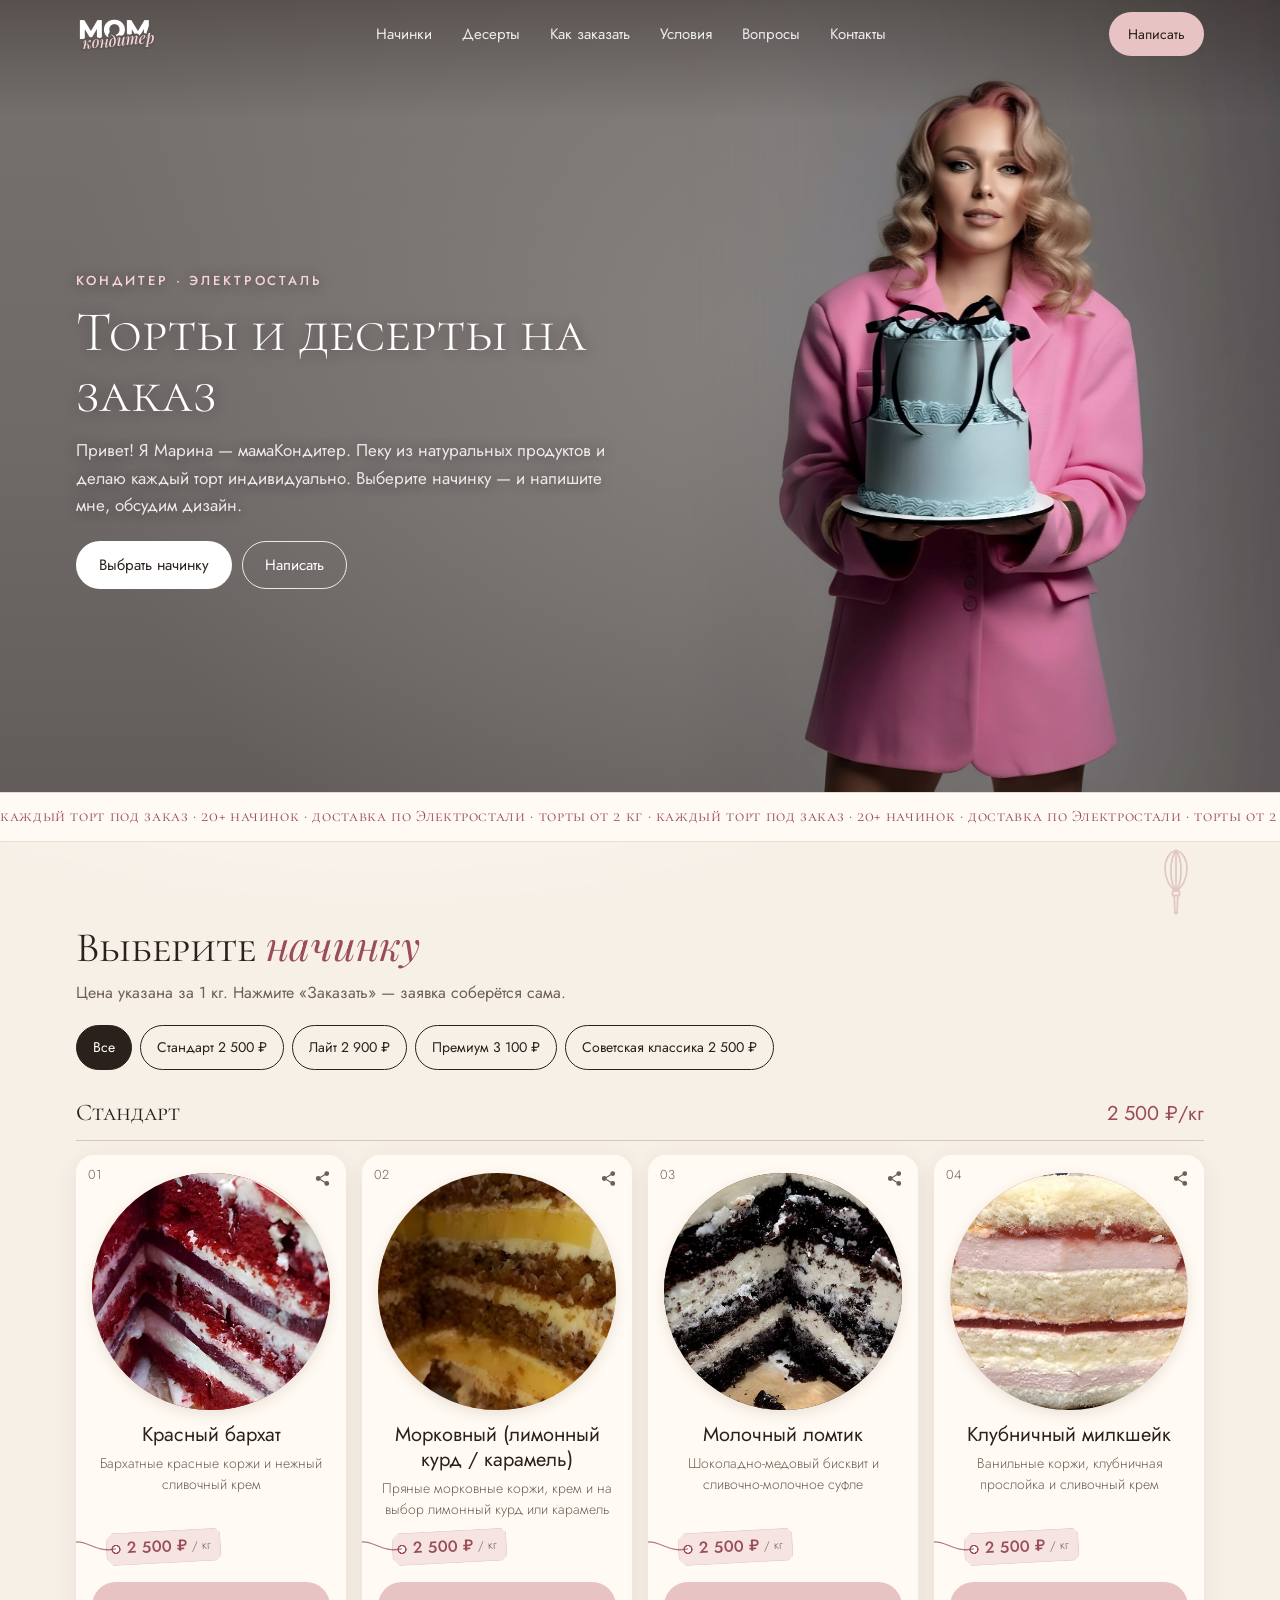
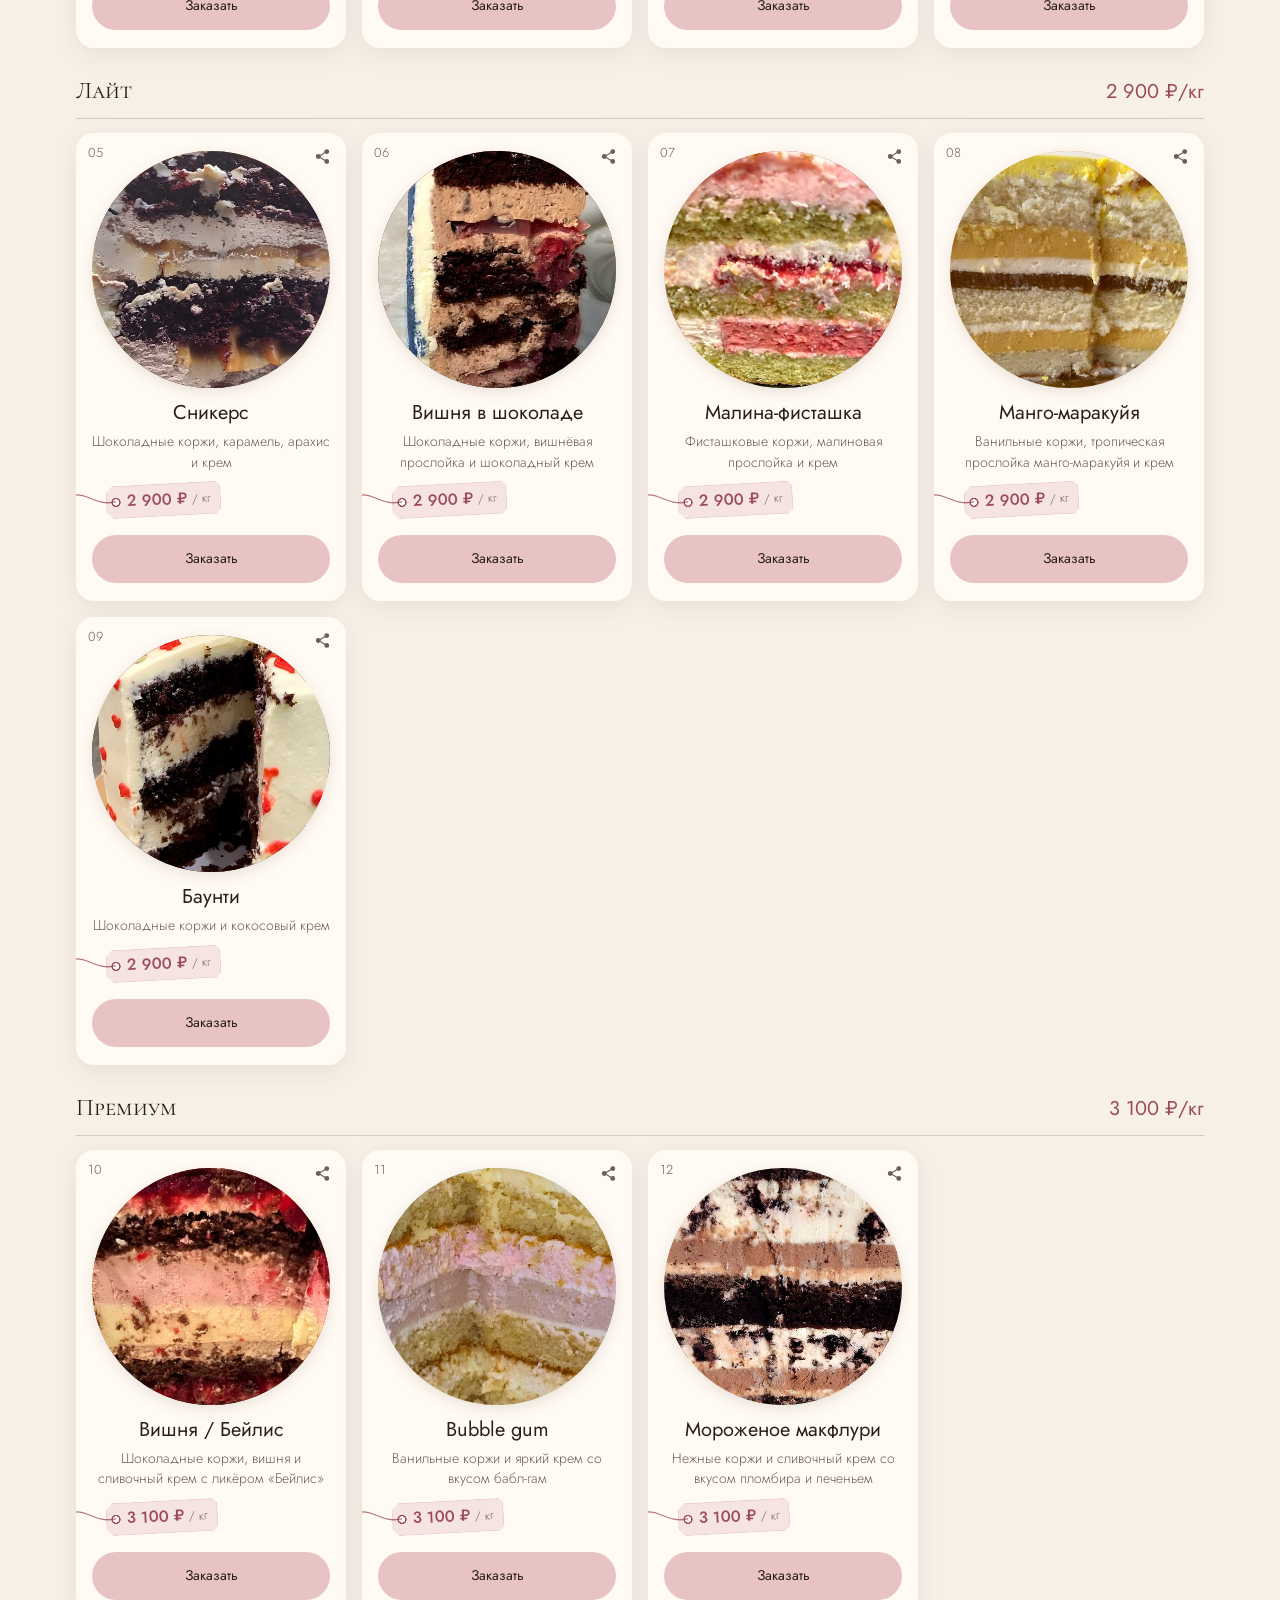
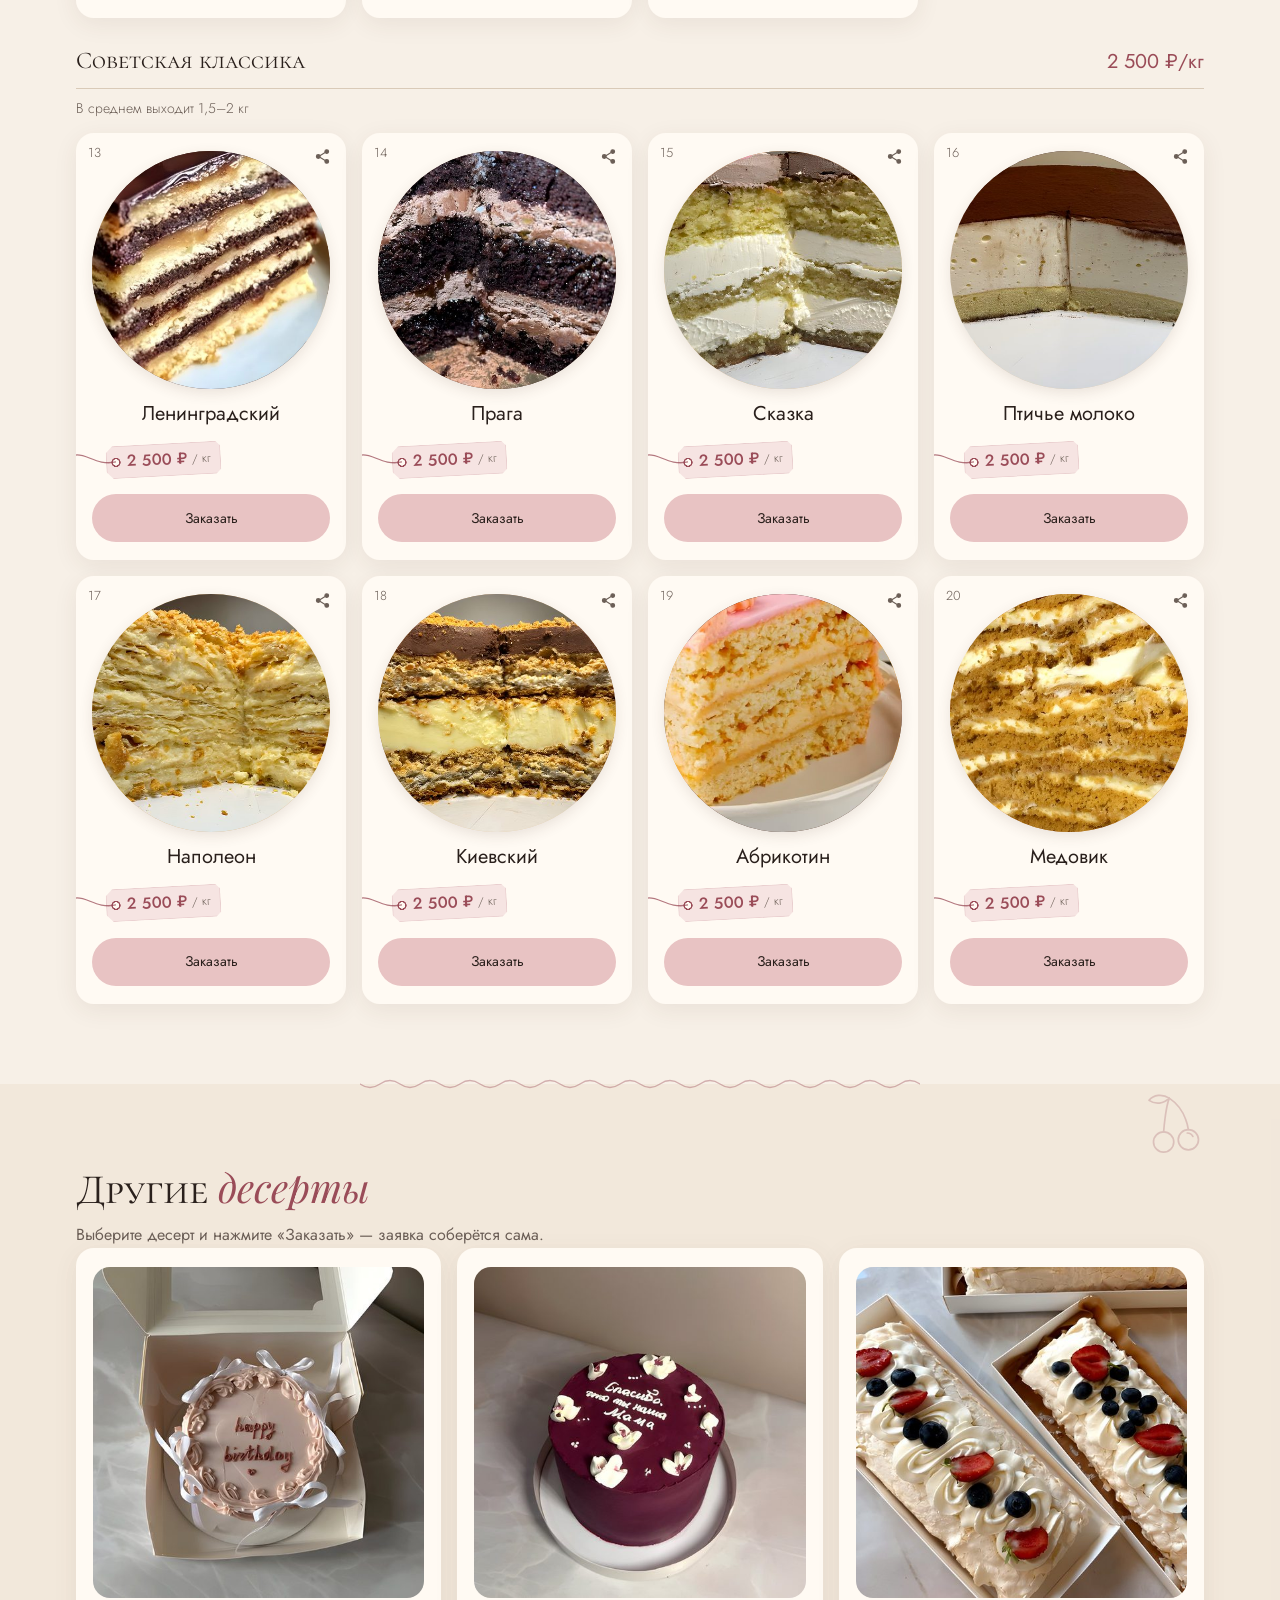
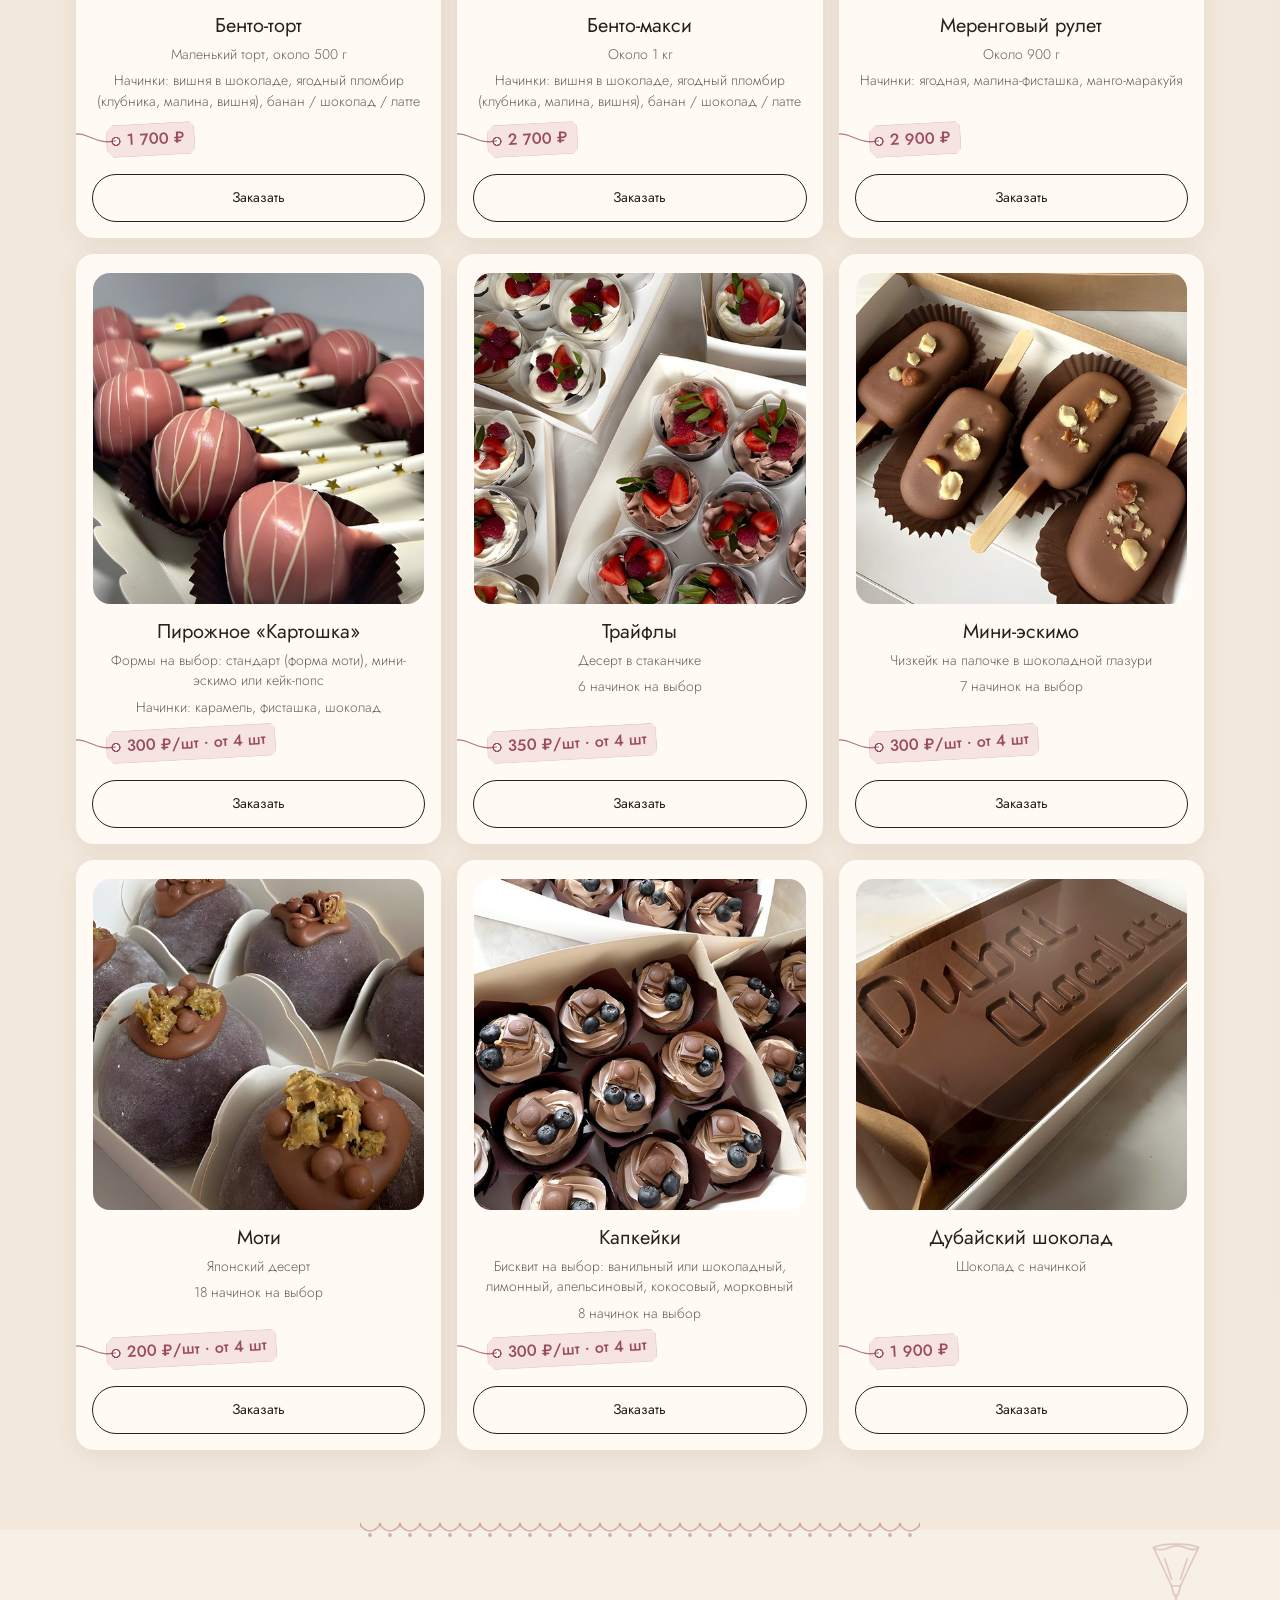
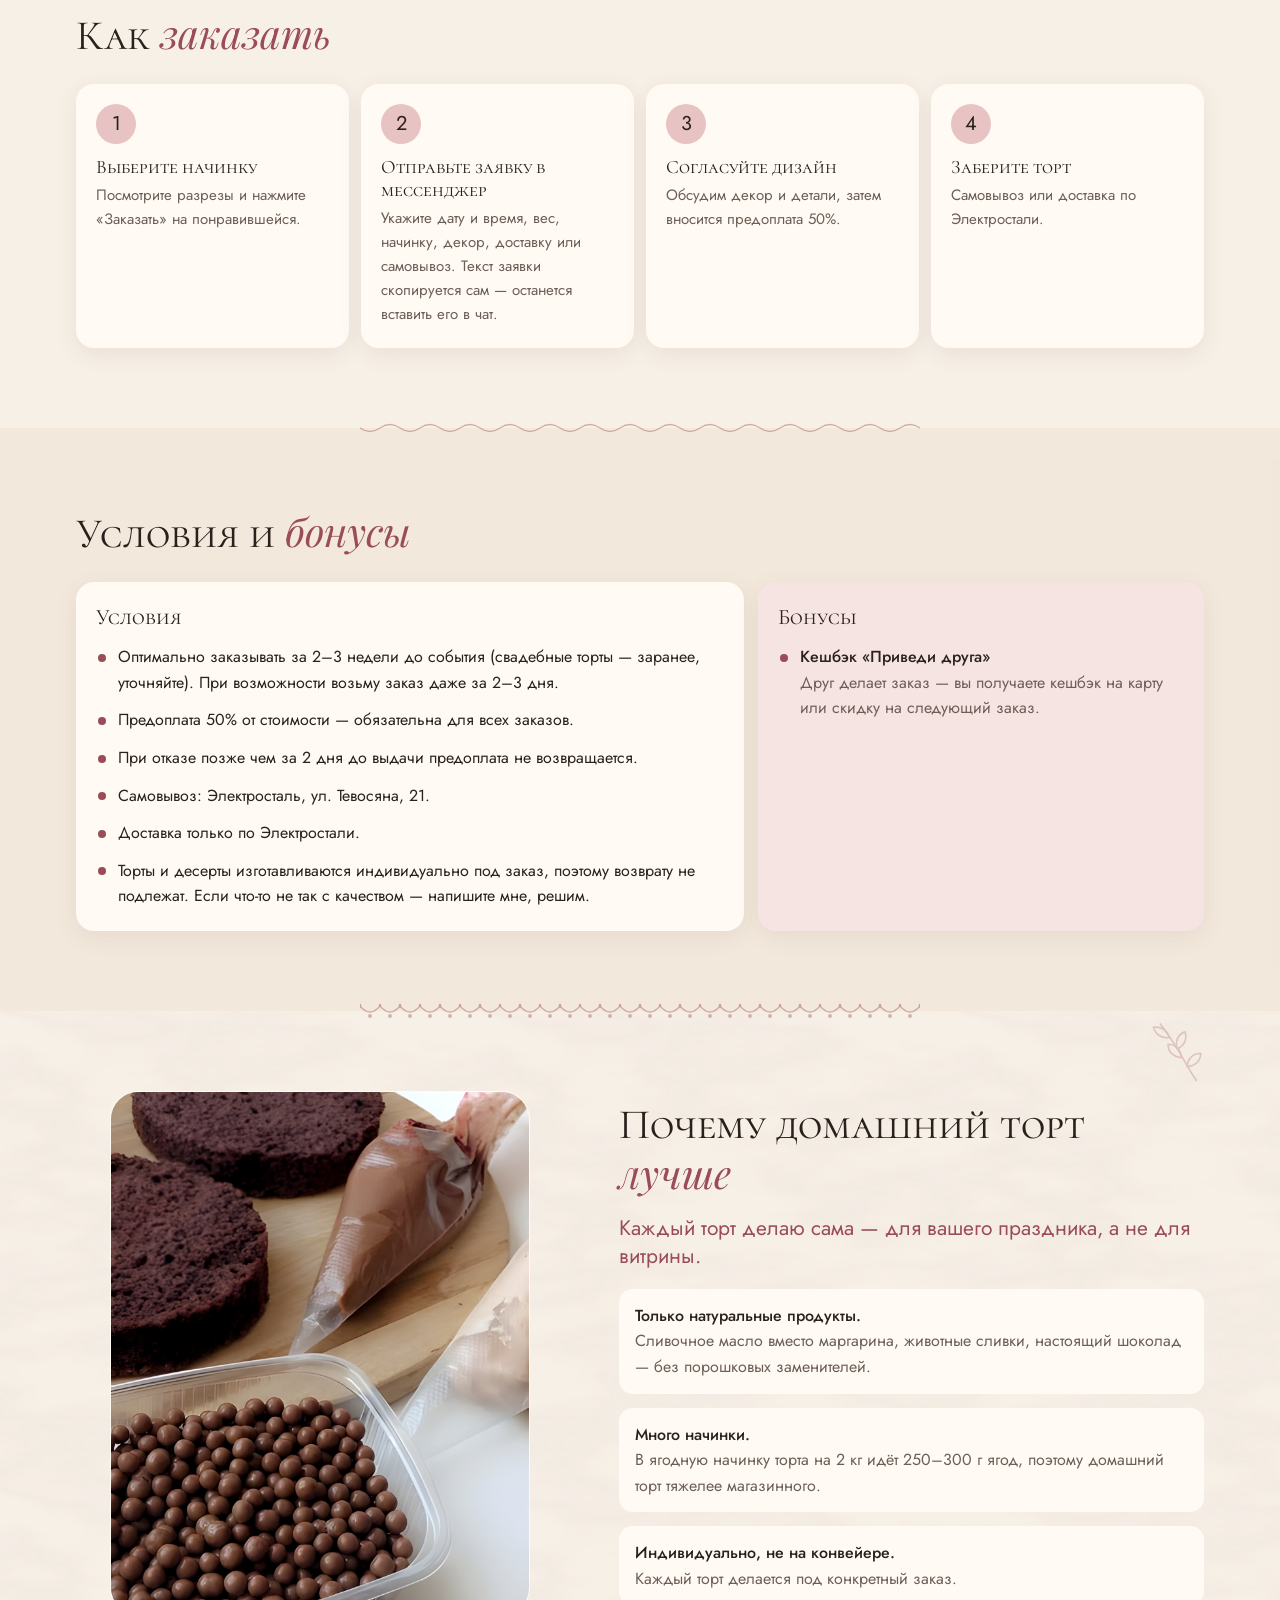
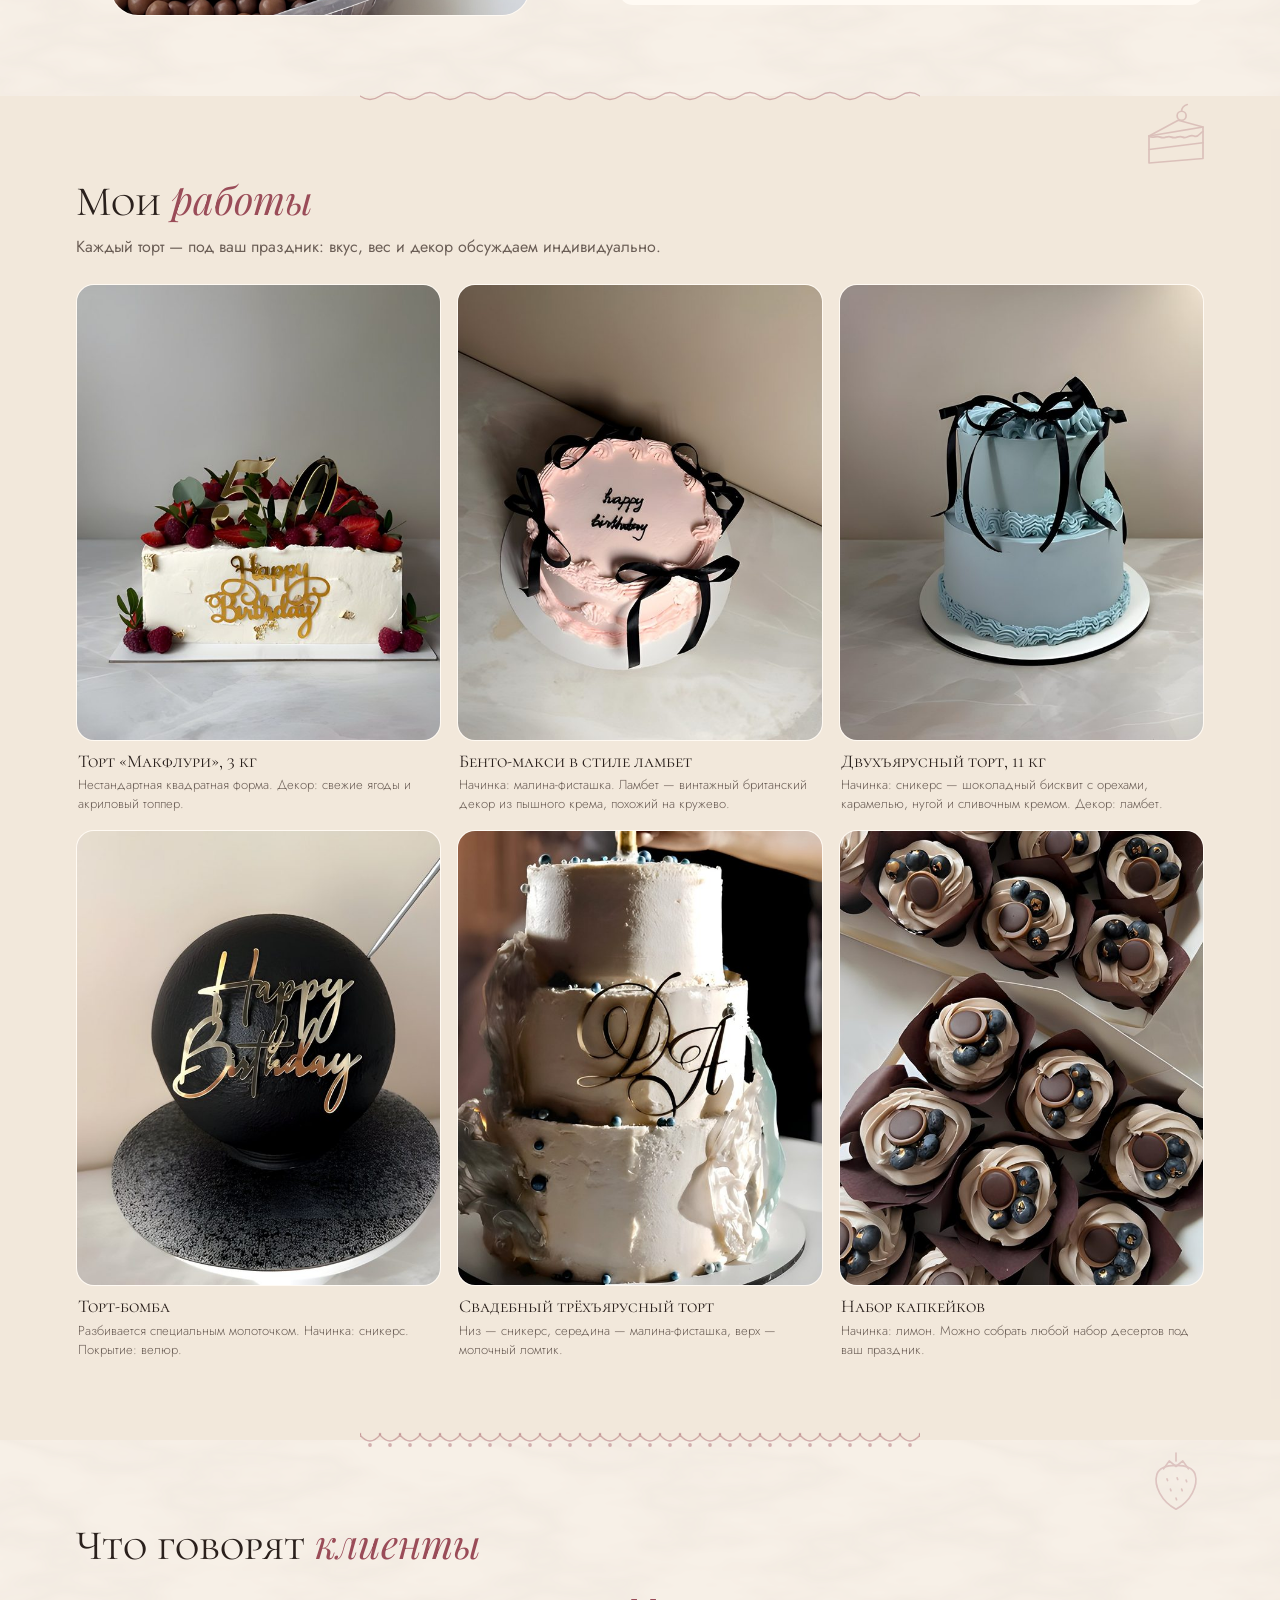
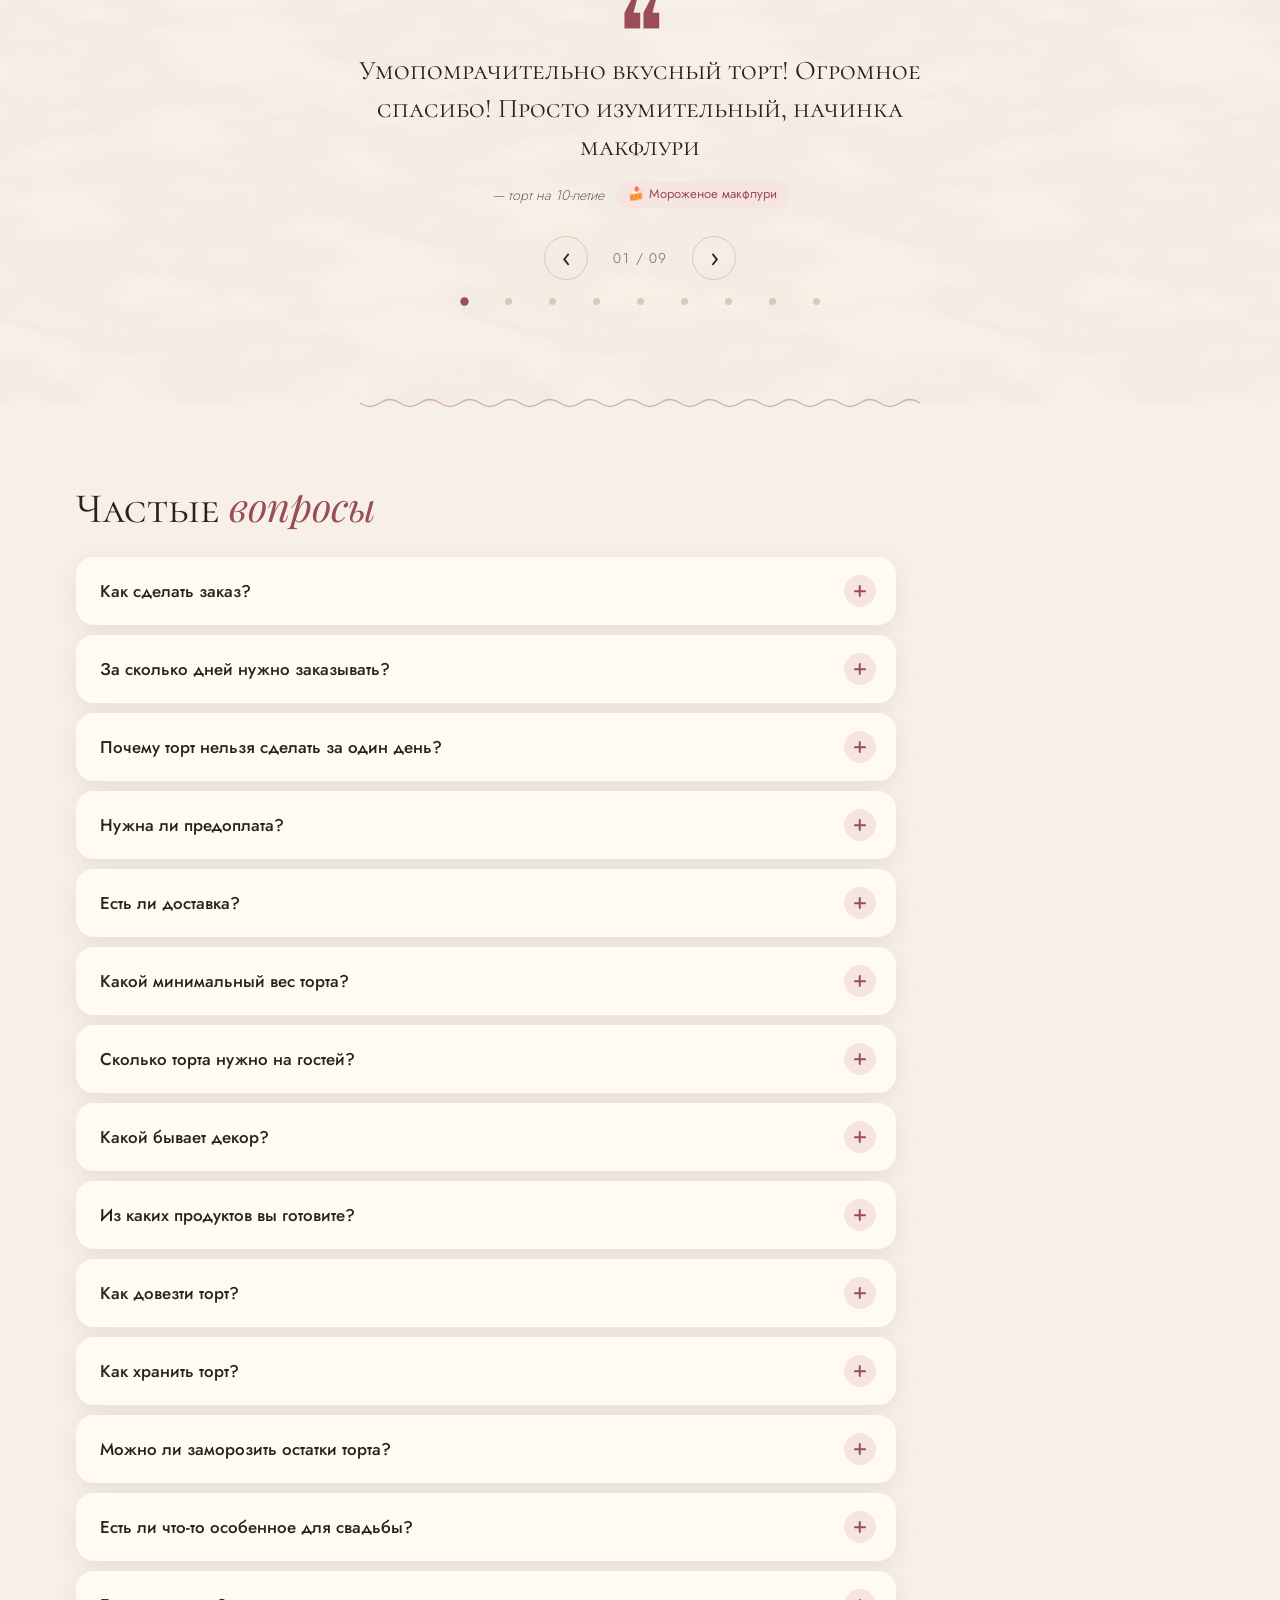
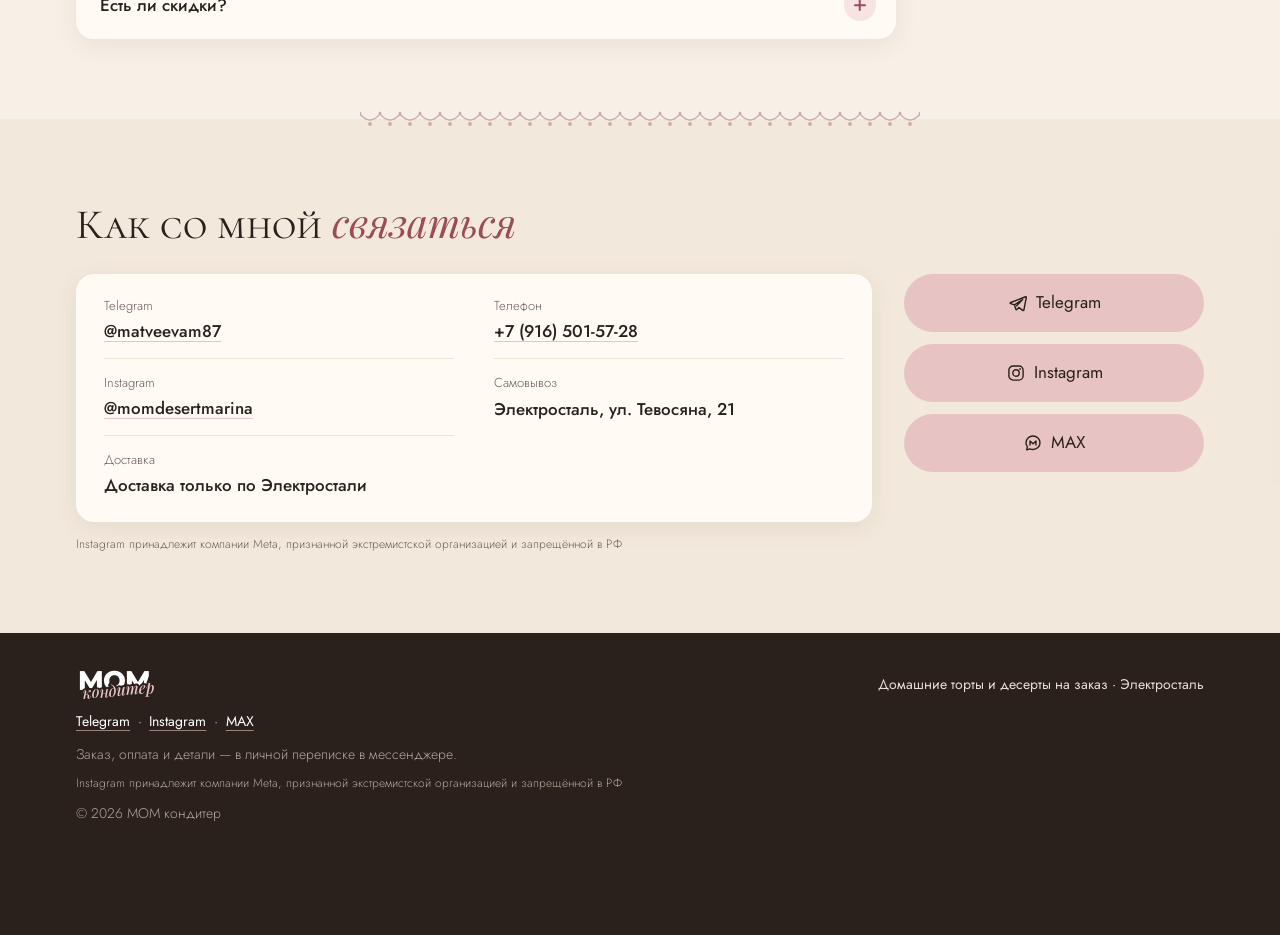
==== commit fbc67e9b: "Шрифты локально вместо Google Fonts; пометка про Meta у Instagram; данные продавца в футере; пункт о" ====
--- a/index.html
+++ b/index.html
@@ -3,29 +3,29 @@
 <head>
   <meta charset="utf-8">
   <meta name="viewport" content="width=device-width, initial-scale=1, viewport-fit=cover">
-  <title>MOM кондитер — домашние торты и десерты на заказ в Электростали</title>
-  <meta name="description" content="Домашние торты и десерты на заказ в Электростали. 20+ начинок с фото в разрезе, бенто, капкейки, трайфлы. Заказ в Telegram или Instagram.">
+  <title>MOM кондитер — торты и десерты на заказ в Электростали</title>
+  <meta name="description" content="Домашние торты и десерты на заказ в Электростали. 20+ начинок с фото в разрезе, бенто, капкейки, трайфлы. Заказ в Telegram или MAX.">
   <meta name="theme-color" content="#f6efe6">
 
-  <!-- Превью ссылки в Telegram / Инстаграме.
-       TODO: после публикации заменить на полный адрес сайта, например https://momdesert.ru/images/og.jpg -->
+  <!-- Превью ссылки в Telegram / Инстаграме. Картинка — images/og.jpg (1200×630), адрес полный: мессенджеры относительный не понимают.
+       Заменили картинку — добавьте в конец адреса ?v=2 (3, 4…), иначе мессенджеры покажут старую из кэша. -->
   <meta property="og:type" content="website">
   <meta property="og:locale" content="ru_RU">
   <meta property="og:site_name" content="MOM кондитер">
-  <meta property="og:title" content="MOM кондитер — торты на заказ в Электростали">
+  <meta property="og:url" content="https://momkonditer.github.io/">
+  <meta property="og:title" content="MOM кондитер — торты и десерты на заказ в Электростали">
   <link rel="icon" href="favicon.svg" type="image/svg+xml">
   <link rel="apple-touch-icon" href="apple-touch-icon.png">
   <meta property="og:description" content="Домашние торты и десерты из натуральных продуктов. Выберите начинку и напишите Марине в удобный мессенджер.">
-  <meta property="og:image" content="images/og.jpg">
+  <meta property="og:image" content="https://momkonditer.github.io/images/og.jpg">
+  <meta property="og:image:width" content="1200">
+  <meta property="og:image:height" content="630">
   <meta name="twitter:card" content="summary_large_image">
 
-  <link rel="preconnect" href="https://fonts.googleapis.com">
-  <link rel="preconnect" href="https://fonts.gstatic.com" crossorigin>
-  <!-- Шрифты грузятся без блокировки показа страницы -->
-  <link rel="stylesheet" href="https://fonts.googleapis.com/css2?family=Cormorant+Unicase:wght@300;400;500&amp;family=Jost:wght@300;400;500&amp;family=Playfair+Display:ital,wght@1,400;1,500&amp;family=Montserrat:wght@800&amp;display=swap" media="print" onload="this.media='all'">
-  <noscript><link rel="stylesheet" href="https://fonts.googleapis.com/css2?family=Cormorant+Unicase:wght@300;400;500&amp;family=Jost:wght@300;400;500&amp;family=Playfair+Display:ital,wght@1,400;1,500&amp;family=Montserrat:wght@800&amp;display=swap"></noscript>
+  <!-- Шрифты лежат на сайте (fonts/), к Google браузер не обращается -->
+  <link rel="stylesheet" href="fonts.css?v=1">
   <link rel="stylesheet" href="calendar.css">
-  <link rel="stylesheet" href="styles.css?v=31">
+  <link rel="stylesheet" href="styles.css?v=36">
 </head>
 <body>
   <!-- Иконки мессенджеров: монохромные, цвет берут у кнопки (currentColor) -->
@@ -188,6 +188,7 @@
           <a class="btn btn--primary" data-msg="instagram" target="_blank" rel="noopener"><svg class="ico" aria-hidden="true" focusable="false"><use href="#i-ig"/></svg>Instagram</a>
           <a class="btn btn--primary" data-msg="max" target="_blank" rel="noopener"><svg class="ico" aria-hidden="true" focusable="false"><use href="#i-max"/></svg>MAX</a>
         </div>
+        <p class="contacts__note" data-msg-row="instagram">Instagram принадлежит компании Meta, признанной экстремистской организацией и запрещённой в РФ</p>
       </div>
     </section>
   </main>
@@ -199,6 +200,9 @@
       <!-- точки между ссылками ставит CSS — пропавший мессенджер не оставит лишнюю «·» -->
       <p class="footer__links"><a data-msg="telegram" target="_blank" rel="noopener">Telegram</a><a data-msg="instagram" target="_blank" rel="noopener">Instagram</a><a data-msg="max" target="_blank" rel="noopener">MAX</a></p>
       <p class="footer__small">Заказ, оплата и детали — в личной переписке в мессенджере.</p>
+      <p class="footer__small footer__note" data-msg-row="instagram">Instagram принадлежит компании Meta, признанной экстремистской организацией и запрещённой в РФ</p>
+      <!-- Строку заполняет script.js из sellerName / sellerInn; пока поля пустые — её нет -->
+      <p class="footer__small" id="seller" hidden></p>
       <p class="footer__small footer__copy">© 2026 MOM кондитер</p>
     </div>
   </footer>
@@ -267,12 +271,13 @@
         <input id="order-time" class="input" type="text" maxlength="40" autocomplete="off" placeholder="Например: к 15:00">
       </label>
 
-      <fieldset class="field field--plain">
+      <fieldset class="field field--plain" id="order-receive-field" aria-describedby="order-receive-error">
         <legend class="field__label">Доставка или самовывоз</legend>
         <div class="seg">
           <label class="seg__item"><input type="radio" name="order-receive" value="Доставка"><span>Доставка</span></label>
           <label class="seg__item"><input type="radio" name="order-receive" value="Самовывоз"><span>Самовывоз</span></label>
         </div>
+        <span class="field__error" id="order-receive-error" role="alert" hidden>Выберите доставку или самовывоз</span>
       </fieldset>
 
       <label class="field">
@@ -319,9 +324,9 @@
 
   <div class="toast" id="toast" role="status" aria-live="polite"></div>
 
-  <script src="data.js?v=22"></script>
+  <script src="data.js?v=23"></script>
   <script src="calendar.js"></script>
-  <script src="script.js?v=22"></script>
+  <script src="script.js?v=24"></script>
   <!-- Декор: переключатели в data.js → decor -->
   <script src="decor.js?v=13"></script>
 </body>
--- a/fonts.css
+++ b/fonts.css
@@ -0,0 +1,498 @@
+/* Шрифты лежат на сайте — браузер посетителя не обращается к сторонним серверам.
+   Лицензия: SIL Open Font License 1.1 (fonts/OFL.txt). */
+
+/* Cormorant Unicase 300, cyrillic-ext */
+@font-face {
+  font-family: 'Cormorant Unicase';
+  font-style: normal;
+  font-weight: 300;
+  font-display: swap;
+  src: url("fonts/cormorant-unicase-300-cyrillic-ext.woff2") format("woff2");
+  unicode-range: U+0460-052F, U+1C80-1C8A, U+20B4, U+2DE0-2DFF, U+A640-A69F, U+FE2E-FE2F;
+}
+/* Cormorant Unicase 300, cyrillic */
+@font-face {
+  font-family: 'Cormorant Unicase';
+  font-style: normal;
+  font-weight: 300;
+  font-display: swap;
+  src: url("fonts/cormorant-unicase-300-cyrillic.woff2") format("woff2");
+  unicode-range: U+0301, U+0400-045F, U+0490-0491, U+04B0-04B1, U+2116;
+}
+/* Cormorant Unicase 300, latin-ext */
+@font-face {
+  font-family: 'Cormorant Unicase';
+  font-style: normal;
+  font-weight: 300;
+  font-display: swap;
+  src: url("fonts/cormorant-unicase-300-latin-ext.woff2") format("woff2");
+  unicode-range: U+0100-02BA, U+02BD-02C5, U+02C7-02CC, U+02CE-02D7, U+02DD-02FF, U+0304, U+0308, U+0329, U+1D00-1DBF, U+1E00-1E9F, U+1EF2-1EFF, U+2020, U+20A0-20AB, U+20AD-20C4, U+2113, U+2C60-2C7F, U+A720-A7FF;
+}
+/* Cormorant Unicase 300, latin */
+@font-face {
+  font-family: 'Cormorant Unicase';
+  font-style: normal;
+  font-weight: 300;
+  font-display: swap;
+  src: url("fonts/cormorant-unicase-300-latin.woff2") format("woff2");
+  unicode-range: U+0000-00FF, U+0131, U+0152-0153, U+02BB-02BC, U+02C6, U+02DA, U+02DC, U+0304, U+0308, U+0329, U+2000-206F, U+20AC, U+2122, U+2191, U+2193, U+2212, U+2215, U+FEFF, U+FFFD;
+}
+/* Cormorant Unicase 400, cyrillic-ext */
+@font-face {
+  font-family: 'Cormorant Unicase';
+  font-style: normal;
+  font-weight: 400;
+  font-display: swap;
+  src: url("fonts/cormorant-unicase-400-cyrillic-ext.woff2") format("woff2");
+  unicode-range: U+0460-052F, U+1C80-1C8A, U+20B4, U+2DE0-2DFF, U+A640-A69F, U+FE2E-FE2F;
+}
+/* Cormorant Unicase 400, cyrillic */
+@font-face {
+  font-family: 'Cormorant Unicase';
+  font-style: normal;
+  font-weight: 400;
+  font-display: swap;
+  src: url("fonts/cormorant-unicase-400-cyrillic.woff2") format("woff2");
+  unicode-range: U+0301, U+0400-045F, U+0490-0491, U+04B0-04B1, U+2116;
+}
+/* Cormorant Unicase 400, latin-ext */
+@font-face {
+  font-family: 'Cormorant Unicase';
+  font-style: normal;
+  font-weight: 400;
+  font-display: swap;
+  src: url("fonts/cormorant-unicase-400-latin-ext.woff2") format("woff2");
+  unicode-range: U+0100-02BA, U+02BD-02C5, U+02C7-02CC, U+02CE-02D7, U+02DD-02FF, U+0304, U+0308, U+0329, U+1D00-1DBF, U+1E00-1E9F, U+1EF2-1EFF, U+2020, U+20A0-20AB, U+20AD-20C4, U+2113, U+2C60-2C7F, U+A720-A7FF;
+}
+/* Cormorant Unicase 400, latin */
+@font-face {
+  font-family: 'Cormorant Unicase';
+  font-style: normal;
+  font-weight: 400;
+  font-display: swap;
+  src: url("fonts/cormorant-unicase-400-latin.woff2") format("woff2");
+  unicode-range: U+0000-00FF, U+0131, U+0152-0153, U+02BB-02BC, U+02C6, U+02DA, U+02DC, U+0304, U+0308, U+0329, U+2000-206F, U+20AC, U+2122, U+2191, U+2193, U+2212, U+2215, U+FEFF, U+FFFD;
+}
+/* Cormorant Unicase 500, cyrillic-ext */
+@font-face {
+  font-family: 'Cormorant Unicase';
+  font-style: normal;
+  font-weight: 500;
+  font-display: swap;
+  src: url("fonts/cormorant-unicase-500-cyrillic-ext.woff2") format("woff2");
+  unicode-range: U+0460-052F, U+1C80-1C8A, U+20B4, U+2DE0-2DFF, U+A640-A69F, U+FE2E-FE2F;
+}
+/* Cormorant Unicase 500, cyrillic */
+@font-face {
+  font-family: 'Cormorant Unicase';
+  font-style: normal;
+  font-weight: 500;
+  font-display: swap;
+  src: url("fonts/cormorant-unicase-500-cyrillic.woff2") format("woff2");
+  unicode-range: U+0301, U+0400-045F, U+0490-0491, U+04B0-04B1, U+2116;
+}
+/* Cormorant Unicase 500, latin-ext */
+@font-face {
+  font-family: 'Cormorant Unicase';
+  font-style: normal;
+  font-weight: 500;
+  font-display: swap;
+  src: url("fonts/cormorant-unicase-500-latin-ext.woff2") format("woff2");
+  unicode-range: U+0100-02BA, U+02BD-02C5, U+02C7-02CC, U+02CE-02D7, U+02DD-02FF, U+0304, U+0308, U+0329, U+1D00-1DBF, U+1E00-1E9F, U+1EF2-1EFF, U+2020, U+20A0-20AB, U+20AD-20C4, U+2113, U+2C60-2C7F, U+A720-A7FF;
+}
+/* Cormorant Unicase 500, latin */
+@font-face {
+  font-family: 'Cormorant Unicase';
+  font-style: normal;
+  font-weight: 500;
+  font-display: swap;
+  src: url("fonts/cormorant-unicase-500-latin.woff2") format("woff2");
+  unicode-range: U+0000-00FF, U+0131, U+0152-0153, U+02BB-02BC, U+02C6, U+02DA, U+02DC, U+0304, U+0308, U+0329, U+2000-206F, U+20AC, U+2122, U+2191, U+2193, U+2212, U+2215, U+FEFF, U+FFFD;
+}
+/* Jost 300, cyrillic */
+@font-face {
+  font-family: 'Jost';
+  font-style: normal;
+  font-weight: 300;
+  font-display: swap;
+  src: url("fonts/jost-cyrillic.woff2") format("woff2");
+  unicode-range: U+0301, U+0400-045F, U+0490-0491, U+04B0-04B1, U+2116;
+}
+/* Jost 300, latin-ext */
+@font-face {
+  font-family: 'Jost';
+  font-style: normal;
+  font-weight: 300;
+  font-display: swap;
+  src: url("fonts/jost-latin-ext.woff2") format("woff2");
+  unicode-range: U+0100-02BA, U+02BD-02C5, U+02C7-02CC, U+02CE-02D7, U+02DD-02FF, U+0304, U+0308, U+0329, U+1D00-1DBF, U+1E00-1E9F, U+1EF2-1EFF, U+2020, U+20A0-20AB, U+20AD-20C4, U+2113, U+2C60-2C7F, U+A720-A7FF;
+}
+/* Jost 300, latin */
+@font-face {
+  font-family: 'Jost';
+  font-style: normal;
+  font-weight: 300;
+  font-display: swap;
+  src: url("fonts/jost-latin.woff2") format("woff2");
+  unicode-range: U+0000-00FF, U+0131, U+0152-0153, U+02BB-02BC, U+02C6, U+02DA, U+02DC, U+0304, U+0308, U+0329, U+2000-206F, U+20AC, U+2122, U+2191, U+2193, U+2212, U+2215, U+FEFF, U+FFFD;
+}
+/* Jost 400, cyrillic */
+@font-face {
+  font-family: 'Jost';
+  font-style: normal;
+  font-weight: 400;
+  font-display: swap;
+  src: url("fonts/jost-cyrillic.woff2") format("woff2");
+  unicode-range: U+0301, U+0400-045F, U+0490-0491, U+04B0-04B1, U+2116;
+}
+/* Jost 400, latin-ext */
+@font-face {
+  font-family: 'Jost';
+  font-style: normal;
+  font-weight: 400;
+  font-display: swap;
+  src: url("fonts/jost-latin-ext.woff2") format("woff2");
+  unicode-range: U+0100-02BA, U+02BD-02C5, U+02C7-02CC, U+02CE-02D7, U+02DD-02FF, U+0304, U+0308, U+0329, U+1D00-1DBF, U+1E00-1E9F, U+1EF2-1EFF, U+2020, U+20A0-20AB, U+20AD-20C4, U+2113, U+2C60-2C7F, U+A720-A7FF;
+}
+/* Jost 400, latin */
+@font-face {
+  font-family: 'Jost';
+  font-style: normal;
+  font-weight: 400;
+  font-display: swap;
+  src: url("fonts/jost-latin.woff2") format("woff2");
+  unicode-range: U+0000-00FF, U+0131, U+0152-0153, U+02BB-02BC, U+02C6, U+02DA, U+02DC, U+0304, U+0308, U+0329, U+2000-206F, U+20AC, U+2122, U+2191, U+2193, U+2212, U+2215, U+FEFF, U+FFFD;
+}
+/* Jost 500, cyrillic */
+@font-face {
+  font-family: 'Jost';
+  font-style: normal;
+  font-weight: 500;
+  font-display: swap;
+  src: url("fonts/jost-cyrillic.woff2") format("woff2");
+  unicode-range: U+0301, U+0400-045F, U+0490-0491, U+04B0-04B1, U+2116;
+}
+/* Jost 500, latin-ext */
+@font-face {
+  font-family: 'Jost';
+  font-style: normal;
+  font-weight: 500;
+  font-display: swap;
+  src: url("fonts/jost-latin-ext.woff2") format("woff2");
+  unicode-range: U+0100-02BA, U+02BD-02C5, U+02C7-02CC, U+02CE-02D7, U+02DD-02FF, U+0304, U+0308, U+0329, U+1D00-1DBF, U+1E00-1E9F, U+1EF2-1EFF, U+2020, U+20A0-20AB, U+20AD-20C4, U+2113, U+2C60-2C7F, U+A720-A7FF;
+}
+/* Jost 500, latin */
+@font-face {
+  font-family: 'Jost';
+  font-style: normal;
+  font-weight: 500;
+  font-display: swap;
+  src: url("fonts/jost-latin.woff2") format("woff2");
+  unicode-range: U+0000-00FF, U+0131, U+0152-0153, U+02BB-02BC, U+02C6, U+02DA, U+02DC, U+0304, U+0308, U+0329, U+2000-206F, U+20AC, U+2122, U+2191, U+2193, U+2212, U+2215, U+FEFF, U+FFFD;
+}
+/* Manrope 400, cyrillic-ext */
+@font-face {
+  font-family: 'Manrope';
+  font-style: normal;
+  font-weight: 400;
+  font-display: swap;
+  src: url("fonts/manrope-cyrillic-ext.woff2") format("woff2");
+  unicode-range: U+0460-052F, U+1C80-1C8A, U+20B4, U+2DE0-2DFF, U+A640-A69F, U+FE2E-FE2F;
+}
+/* Manrope 400, cyrillic */
+@font-face {
+  font-family: 'Manrope';
+  font-style: normal;
+  font-weight: 400;
+  font-display: swap;
+  src: url("fonts/manrope-cyrillic.woff2") format("woff2");
+  unicode-range: U+0301, U+0400-045F, U+0490-0491, U+04B0-04B1, U+2116;
+}
+/* Manrope 400, latin-ext */
+@font-face {
+  font-family: 'Manrope';
+  font-style: normal;
+  font-weight: 400;
+  font-display: swap;
+  src: url("fonts/manrope-latin-ext.woff2") format("woff2");
+  unicode-range: U+0100-02BA, U+02BD-02C5, U+02C7-02CC, U+02CE-02D7, U+02DD-02FF, U+0304, U+0308, U+0329, U+1D00-1DBF, U+1E00-1E9F, U+1EF2-1EFF, U+2020, U+20A0-20AB, U+20AD-20C4, U+2113, U+2C60-2C7F, U+A720-A7FF;
+}
+/* Manrope 400, latin */
+@font-face {
+  font-family: 'Manrope';
+  font-style: normal;
+  font-weight: 400;
+  font-display: swap;
+  src: url("fonts/manrope-latin.woff2") format("woff2");
+  unicode-range: U+0000-00FF, U+0131, U+0152-0153, U+02BB-02BC, U+02C6, U+02DA, U+02DC, U+0304, U+0308, U+0329, U+2000-206F, U+20AC, U+2122, U+2191, U+2193, U+2212, U+2215, U+FEFF, U+FFFD;
+}
+/* Manrope 600, cyrillic-ext */
+@font-face {
+  font-family: 'Manrope';
+  font-style: normal;
+  font-weight: 600;
+  font-display: swap;
+  src: url("fonts/manrope-cyrillic-ext.woff2") format("woff2");
+  unicode-range: U+0460-052F, U+1C80-1C8A, U+20B4, U+2DE0-2DFF, U+A640-A69F, U+FE2E-FE2F;
+}
+/* Manrope 600, cyrillic */
+@font-face {
+  font-family: 'Manrope';
+  font-style: normal;
+  font-weight: 600;
+  font-display: swap;
+  src: url("fonts/manrope-cyrillic.woff2") format("woff2");
+  unicode-range: U+0301, U+0400-045F, U+0490-0491, U+04B0-04B1, U+2116;
+}
+/* Manrope 600, latin-ext */
+@font-face {
+  font-family: 'Manrope';
+  font-style: normal;
+  font-weight: 600;
+  font-display: swap;
+  src: url("fonts/manrope-latin-ext.woff2") format("woff2");
+  unicode-range: U+0100-02BA, U+02BD-02C5, U+02C7-02CC, U+02CE-02D7, U+02DD-02FF, U+0304, U+0308, U+0329, U+1D00-1DBF, U+1E00-1E9F, U+1EF2-1EFF, U+2020, U+20A0-20AB, U+20AD-20C4, U+2113, U+2C60-2C7F, U+A720-A7FF;
+}
+/* Manrope 600, latin */
+@font-face {
+  font-family: 'Manrope';
+  font-style: normal;
+  font-weight: 600;
+  font-display: swap;
+  src: url("fonts/manrope-latin.woff2") format("woff2");
+  unicode-range: U+0000-00FF, U+0131, U+0152-0153, U+02BB-02BC, U+02C6, U+02DA, U+02DC, U+0304, U+0308, U+0329, U+2000-206F, U+20AC, U+2122, U+2191, U+2193, U+2212, U+2215, U+FEFF, U+FFFD;
+}
+/* Manrope 700, cyrillic-ext */
+@font-face {
+  font-family: 'Manrope';
+  font-style: normal;
+  font-weight: 700;
+  font-display: swap;
+  src: url("fonts/manrope-cyrillic-ext.woff2") format("woff2");
+  unicode-range: U+0460-052F, U+1C80-1C8A, U+20B4, U+2DE0-2DFF, U+A640-A69F, U+FE2E-FE2F;
+}
+/* Manrope 700, cyrillic */
+@font-face {
+  font-family: 'Manrope';
+  font-style: normal;
+  font-weight: 700;
+  font-display: swap;
+  src: url("fonts/manrope-cyrillic.woff2") format("woff2");
+  unicode-range: U+0301, U+0400-045F, U+0490-0491, U+04B0-04B1, U+2116;
+}
+/* Manrope 700, latin-ext */
+@font-face {
+  font-family: 'Manrope';
+  font-style: normal;
+  font-weight: 700;
+  font-display: swap;
+  src: url("fonts/manrope-latin-ext.woff2") format("woff2");
+  unicode-range: U+0100-02BA, U+02BD-02C5, U+02C7-02CC, U+02CE-02D7, U+02DD-02FF, U+0304, U+0308, U+0329, U+1D00-1DBF, U+1E00-1E9F, U+1EF2-1EFF, U+2020, U+20A0-20AB, U+20AD-20C4, U+2113, U+2C60-2C7F, U+A720-A7FF;
+}
+/* Manrope 700, latin */
+@font-face {
+  font-family: 'Manrope';
+  font-style: normal;
+  font-weight: 700;
+  font-display: swap;
+  src: url("fonts/manrope-latin.woff2") format("woff2");
+  unicode-range: U+0000-00FF, U+0131, U+0152-0153, U+02BB-02BC, U+02C6, U+02DA, U+02DC, U+0304, U+0308, U+0329, U+2000-206F, U+20AC, U+2122, U+2191, U+2193, U+2212, U+2215, U+FEFF, U+FFFD;
+}
+/* Manrope 800, cyrillic-ext */
+@font-face {
+  font-family: 'Manrope';
+  font-style: normal;
+  font-weight: 800;
+  font-display: swap;
+  src: url("fonts/manrope-cyrillic-ext.woff2") format("woff2");
+  unicode-range: U+0460-052F, U+1C80-1C8A, U+20B4, U+2DE0-2DFF, U+A640-A69F, U+FE2E-FE2F;
+}
+/* Manrope 800, cyrillic */
+@font-face {
+  font-family: 'Manrope';
+  font-style: normal;
+  font-weight: 800;
+  font-display: swap;
+  src: url("fonts/manrope-cyrillic.woff2") format("woff2");
+  unicode-range: U+0301, U+0400-045F, U+0490-0491, U+04B0-04B1, U+2116;
+}
+/* Manrope 800, latin-ext */
+@font-face {
+  font-family: 'Manrope';
+  font-style: normal;
+  font-weight: 800;
+  font-display: swap;
+  src: url("fonts/manrope-latin-ext.woff2") format("woff2");
+  unicode-range: U+0100-02BA, U+02BD-02C5, U+02C7-02CC, U+02CE-02D7, U+02DD-02FF, U+0304, U+0308, U+0329, U+1D00-1DBF, U+1E00-1E9F, U+1EF2-1EFF, U+2020, U+20A0-20AB, U+20AD-20C4, U+2113, U+2C60-2C7F, U+A720-A7FF;
+}
+/* Manrope 800, latin */
+@font-face {
+  font-family: 'Manrope';
+  font-style: normal;
+  font-weight: 800;
+  font-display: swap;
+  src: url("fonts/manrope-latin.woff2") format("woff2");
+  unicode-range: U+0000-00FF, U+0131, U+0152-0153, U+02BB-02BC, U+02C6, U+02DA, U+02DC, U+0304, U+0308, U+0329, U+2000-206F, U+20AC, U+2122, U+2191, U+2193, U+2212, U+2215, U+FEFF, U+FFFD;
+}
+/* Montserrat 800, cyrillic-ext */
+@font-face {
+  font-family: 'Montserrat';
+  font-style: normal;
+  font-weight: 800;
+  font-display: swap;
+  src: url("fonts/montserrat-800-cyrillic-ext.woff2") format("woff2");
+  unicode-range: U+0460-052F, U+1C80-1C8A, U+20B4, U+2DE0-2DFF, U+A640-A69F, U+FE2E-FE2F;
+}
+/* Montserrat 800, cyrillic */
+@font-face {
+  font-family: 'Montserrat';
+  font-style: normal;
+  font-weight: 800;
+  font-display: swap;
+  src: url("fonts/montserrat-800-cyrillic.woff2") format("woff2");
+  unicode-range: U+0301, U+0400-045F, U+0490-0491, U+04B0-04B1, U+2116;
+}
+/* Montserrat 800, latin-ext */
+@font-face {
+  font-family: 'Montserrat';
+  font-style: normal;
+  font-weight: 800;
+  font-display: swap;
+  src: url("fonts/montserrat-800-latin-ext.woff2") format("woff2");
+  unicode-range: U+0100-02BA, U+02BD-02C5, U+02C7-02CC, U+02CE-02D7, U+02DD-02FF, U+0304, U+0308, U+0329, U+1D00-1DBF, U+1E00-1E9F, U+1EF2-1EFF, U+2020, U+20A0-20AB, U+20AD-20C4, U+2113, U+2C60-2C7F, U+A720-A7FF;
+}
+/* Montserrat 800, latin */
+@font-face {
+  font-family: 'Montserrat';
+  font-style: normal;
+  font-weight: 800;
+  font-display: swap;
+  src: url("fonts/montserrat-800-latin.woff2") format("woff2");
+  unicode-range: U+0000-00FF, U+0131, U+0152-0153, U+02BB-02BC, U+02C6, U+02DA, U+02DC, U+0304, U+0308, U+0329, U+2000-206F, U+20AC, U+2122, U+2191, U+2193, U+2212, U+2215, U+FEFF, U+FFFD;
+}
+/* Oswald 500, cyrillic-ext */
+@font-face {
+  font-family: 'Oswald';
+  font-style: normal;
+  font-weight: 500;
+  font-display: swap;
+  src: url("fonts/oswald-cyrillic-ext.woff2") format("woff2");
+  unicode-range: U+0460-052F, U+1C80-1C8A, U+20B4, U+2DE0-2DFF, U+A640-A69F, U+FE2E-FE2F;
+}
+/* Oswald 500, cyrillic */
+@font-face {
+  font-family: 'Oswald';
+  font-style: normal;
+  font-weight: 500;
+  font-display: swap;
+  src: url("fonts/oswald-cyrillic.woff2") format("woff2");
+  unicode-range: U+0301, U+0400-045F, U+0490-0491, U+04B0-04B1, U+2116;
+}
+/* Oswald 500, latin-ext */
+@font-face {
+  font-family: 'Oswald';
+  font-style: normal;
+  font-weight: 500;
+  font-display: swap;
+  src: url("fonts/oswald-latin-ext.woff2") format("woff2");
+  unicode-range: U+0100-02BA, U+02BD-02C5, U+02C7-02CC, U+02CE-02D7, U+02DD-02FF, U+0304, U+0308, U+0329, U+1D00-1DBF, U+1E00-1E9F, U+1EF2-1EFF, U+2020, U+20A0-20AB, U+20AD-20C4, U+2113, U+2C60-2C7F, U+A720-A7FF;
+}
+/* Oswald 500, latin */
+@font-face {
+  font-family: 'Oswald';
+  font-style: normal;
+  font-weight: 500;
+  font-display: swap;
+  src: url("fonts/oswald-latin.woff2") format("woff2");
+  unicode-range: U+0000-00FF, U+0131, U+0152-0153, U+02BB-02BC, U+02C6, U+02DA, U+02DC, U+0304, U+0308, U+0329, U+2000-206F, U+20AC, U+2122, U+2191, U+2193, U+2212, U+2215, U+FEFF, U+FFFD;
+}
+/* Oswald 700, cyrillic-ext */
+@font-face {
+  font-family: 'Oswald';
+  font-style: normal;
+  font-weight: 700;
+  font-display: swap;
+  src: url("fonts/oswald-cyrillic-ext.woff2") format("woff2");
+  unicode-range: U+0460-052F, U+1C80-1C8A, U+20B4, U+2DE0-2DFF, U+A640-A69F, U+FE2E-FE2F;
+}
+/* Oswald 700, cyrillic */
+@font-face {
+  font-family: 'Oswald';
+  font-style: normal;
+  font-weight: 700;
+  font-display: swap;
+  src: url("fonts/oswald-cyrillic.woff2") format("woff2");
+  unicode-range: U+0301, U+0400-045F, U+0490-0491, U+04B0-04B1, U+2116;
+}
+/* Oswald 700, latin-ext */
+@font-face {
+  font-family: 'Oswald';
+  font-style: normal;
+  font-weight: 700;
+  font-display: swap;
+  src: url("fonts/oswald-latin-ext.woff2") format("woff2");
+  unicode-range: U+0100-02BA, U+02BD-02C5, U+02C7-02CC, U+02CE-02D7, U+02DD-02FF, U+0304, U+0308, U+0329, U+1D00-1DBF, U+1E00-1E9F, U+1EF2-1EFF, U+2020, U+20A0-20AB, U+20AD-20C4, U+2113, U+2C60-2C7F, U+A720-A7FF;
+}
+/* Oswald 700, latin */
+@font-face {
+  font-family: 'Oswald';
+  font-style: normal;
+  font-weight: 700;
+  font-display: swap;
+  src: url("fonts/oswald-latin.woff2") format("woff2");
+  unicode-range: U+0000-00FF, U+0131, U+0152-0153, U+02BB-02BC, U+02C6, U+02DA, U+02DC, U+0304, U+0308, U+0329, U+2000-206F, U+20AC, U+2122, U+2191, U+2193, U+2212, U+2215, U+FEFF, U+FFFD;
+}
+/* Playfair Display 400 italic, cyrillic */
+@font-face {
+  font-family: 'Playfair Display';
+  font-style: italic;
+  font-weight: 400;
+  font-display: swap;
+  src: url("fonts/playfair-display-italic-cyrillic.woff2") format("woff2");
+  unicode-range: U+0301, U+0400-045F, U+0490-0491, U+04B0-04B1, U+2116;
+}
+/* Playfair Display 400 italic, latin-ext */
+@font-face {
+  font-family: 'Playfair Display';
+  font-style: italic;
+  font-weight: 400;
+  font-display: swap;
+  src: url("fonts/playfair-display-italic-latin-ext.woff2") format("woff2");
+  unicode-range: U+0100-02BA, U+02BD-02C5, U+02C7-02CC, U+02CE-02D7, U+02DD-02FF, U+0304, U+0308, U+0329, U+1D00-1DBF, U+1E00-1E9F, U+1EF2-1EFF, U+2020, U+20A0-20AB, U+20AD-20C4, U+2113, U+2C60-2C7F, U+A720-A7FF;
+}
+/* Playfair Display 400 italic, latin */
+@font-face {
+  font-family: 'Playfair Display';
+  font-style: italic;
+  font-weight: 400;
+  font-display: swap;
+  src: url("fonts/playfair-display-italic-latin.woff2") format("woff2");
+  unicode-range: U+0000-00FF, U+0131, U+0152-0153, U+02BB-02BC, U+02C6, U+02DA, U+02DC, U+0304, U+0308, U+0329, U+2000-206F, U+20AC, U+2122, U+2191, U+2193, U+2212, U+2215, U+FEFF, U+FFFD;
+}
+/* Playfair Display 500 italic, cyrillic */
+@font-face {
+  font-family: 'Playfair Display';
+  font-style: italic;
+  font-weight: 500;
+  font-display: swap;
+  src: url("fonts/playfair-display-italic-cyrillic.woff2") format("woff2");
+  unicode-range: U+0301, U+0400-045F, U+0490-0491, U+04B0-04B1, U+2116;
+}
+/* Playfair Display 500 italic, latin-ext */
+@font-face {
+  font-family: 'Playfair Display';
+  font-style: italic;
+  font-weight: 500;
+  font-display: swap;
+  src: url("fonts/playfair-display-italic-latin-ext.woff2") format("woff2");
+  unicode-range: U+0100-02BA, U+02BD-02C5, U+02C7-02CC, U+02CE-02D7, U+02DD-02FF, U+0304, U+0308, U+0329, U+1D00-1DBF, U+1E00-1E9F, U+1EF2-1EFF, U+2020, U+20A0-20AB, U+20AD-20C4, U+2113, U+2C60-2C7F, U+A720-A7FF;
+}
+/* Playfair Display 500 italic, latin */
+@font-face {
+  font-family: 'Playfair Display';
+  font-style: italic;
+  font-weight: 500;
+  font-display: swap;
+  src: url("fonts/playfair-display-italic-latin.woff2") format("woff2");
+  unicode-range: U+0000-00FF, U+0131, U+0152-0153, U+02BB-02BC, U+02C6, U+02DA, U+02DC, U+0304, U+0308, U+0329, U+2000-206F, U+20AC, U+2122, U+2191, U+2193, U+2212, U+2215, U+FEFF, U+FFFD;
+}
--- a/styles.css
+++ b/styles.css
@@ -525,6 +525,7 @@
 .contacts dd a[href] { display: inline-flex; align-items: center; min-height: 44px; min-width: 44px; margin: -12px 0; }
 .selectable { user-select: all; -webkit-user-select: all; }
 .contacts__actions { display: flex; flex-direction: column; gap: 10px; margin-top: 18px; }
+.contacts__note { margin: 14px 0 0; font-size: 12px; font-weight: 300; line-height: 1.45; color: var(--muted); }
 
 /* ===== Футер ===== */
 .footer { padding: 36px 0 110px; background: var(--ink); color: #e9ded3; }
@@ -533,6 +534,7 @@
 .footer .logo__script { color: var(--rose); }
 .footer p { font-size: 14px; }
 .footer__small { color: #b6a89c; font-weight: 300; }
+.footer p.footer__note { font-size: 12px; line-height: 1.45; }
 .footer__links a { color: #fff; text-decoration-color: rgba(232, 195, 195, 0.6); text-underline-offset: 4px; }
 .footer__links a:hover { color: var(--rose); }
 /* «·» между ссылками — только между видимыми (пустой мессенджер скрыт) */
@@ -654,6 +656,7 @@
 }
 .seg__item input:checked + span { background: var(--ink); color: #fff; }
 .seg__item input:focus-visible + span { box-shadow: 0 0 0 3px var(--rose-soft); }
+.field.has-error .seg__item span { border-color: var(--rose-ink); box-shadow: 0 0 0 3px var(--rose-soft); }
 .input {
   width: 100%; min-height: 48px; padding: 12px 14px;
   border: 1.5px solid var(--line); border-radius: 12px;
@@ -812,37 +815,57 @@
   .hero__actions { flex-wrap: wrap; }
 }
 
-/* ===== Первый экран на телефоне и планшете (до 900px): фото целиком по ширине, латте-перелив =====
-   Фото не обрезается по бокам и не приближается: ширина 100%, высота по пропорциям 1600×2133,
-   начинается сразу под шапкой с ровной границей. Нижние ~18% фото мягко (со сглаживанием) растворяются
-   в «свой» серый цвет низа снимка (#645f5d — замерен у нижнего края), который за 120px плавно теплеет
-   в «кофе с молоком», а под кнопками переходит в обычный фон сайта. Текст тёмный — на бежевом, под фото. */
+/* ===== Первый экран на телефоне и планшете (до 900px): фото по ширине, низ мягко «молочнеет» =====
+   Фото на всю ширину (по бокам не режется), по высоте — до 75% экрана (но не меньше 440px):
+   лишнее срезается снизу, на уровне низа пиджака; лицо, торт и руки видны целиком.
+   Поверх нижней половины фото — длинный полупрозрачный молочный перелив (фото под ним остаётся).
+   Текст начинается ниже торта, примерно на 71% высоты экрана; заголовок чуть заходит на фото. */
 @media (max-width: 900px) {
   .hero__stage {
-    display: block; height: auto; min-height: 0;
+    position: relative; display: block; height: auto; min-height: 0;
     padding-top: var(--header-h);
-    --hero-latte: #e3d3c2;  /* светлый кофе с молоком */
-    --hero-base: #645f5d;   /* серый фон у нижнего края фото */
-    /* полоса под шапкой — обычный фон сайта, за фото — серый цвет его низа */
-    background: linear-gradient(to bottom, var(--bg) 0, var(--bg) var(--header-h), var(--hero-base) var(--header-h));
+    --hero-milk: #fffaf5;  /* молочно-белый */
+    /* высота фото: по пропорциям 1600×2133, но не выше 75% экрана и не ниже 440px */
+    --hero-ph: min(calc(100vw * 2133 / 1600), max(440px, 75svh));
+    /* полоса под шапкой — обычный фон сайта, под текстом — молочный, к низу первого экрана — фон сайта */
+    background: linear-gradient(to bottom, var(--bg) 0, var(--bg) var(--header-h), var(--hero-milk) var(--header-h), var(--hero-milk) 80%, var(--bg) 100%);
   }
   .hero__photo {
     position: relative; inset: auto; display: block;
-    width: 100%; height: auto; aspect-ratio: 1600 / 2133;
-    object-fit: cover; object-position: 50% 0;
-    /* сверху — ровная граница; растворяются нижние ~18%, со сглаживанием (без заметного начала и конца) */
-    -webkit-mask-image: linear-gradient(to bottom, #000 0%, #000 82%, rgba(0, 0, 0, 0.95) 85%, rgba(0, 0, 0, 0.82) 88%, rgba(0, 0, 0, 0.6) 91%, rgba(0, 0, 0, 0.35) 94%, rgba(0, 0, 0, 0.14) 97%, rgba(0, 0, 0, 0) 100%);
-    mask-image: linear-gradient(to bottom, #000 0%, #000 82%, rgba(0, 0, 0, 0.95) 85%, rgba(0, 0, 0, 0.82) 88%, rgba(0, 0, 0, 0.6) 91%, rgba(0, 0, 0, 0.35) 94%, rgba(0, 0, 0, 0.14) 97%, rgba(0, 0, 0, 0) 100%);
-  }
-  .hero__shade { display: none; }
-  /* текст — сразу под фото, после перехода серый → латте (120px), на бежевом; к низу экрана — фон сайта */
+    width: 100%; height: var(--hero-ph);
+    object-fit: cover; object-position: center top;
+    /* последние ~12% фото плавно уходят в прозрачность — у нижнего края картинки нет линии */
+    -webkit-mask-image: linear-gradient(to bottom, #000 0%, #000 88%, rgba(0, 0, 0, 0.85) 91%, rgba(0, 0, 0, 0.55) 94%, rgba(0, 0, 0, 0.25) 97%, rgba(0, 0, 0, 0) 100%);
+    mask-image: linear-gradient(to bottom, #000 0%, #000 88%, rgba(0, 0, 0, 0.85) 91%, rgba(0, 0, 0, 0.55) 94%, rgba(0, 0, 0, 0.25) 97%, rgba(0, 0, 0, 0) 100%);
+  }
+  /* молочный перелив: с середины фото (сразу под тортом) медленно нарастает к низу и заходит
+     на 26px ниже края фото, перекрывая стык; внизу — ровно #fffaf5, как фон под текстом */
+  .hero__shade {
+    display: block; inset: auto 0; top: calc(var(--header-h) + var(--hero-ph) * 0.5); height: calc(var(--hero-ph) * 0.5 + 26px);
+    background: linear-gradient(to bottom,
+      rgba(255, 250, 245, 0) 0%, rgba(255, 250, 245, 0.04) 12%, rgba(255, 250, 245, 0.1) 24%,
+      rgba(255, 250, 245, 0.2) 36%, rgba(255, 250, 245, 0.33) 48%, rgba(255, 250, 245, 0.48) 60%,
+      rgba(255, 250, 245, 0.64) 71%, rgba(255, 250, 245, 0.79) 81%, rgba(255, 250, 245, 0.91) 90%,
+      rgba(255, 250, 245, 0.98) 96%, #fffaf5 100%);
+  }
+  .hero__shade::before { content: none; }
+  /* текст — с ~71% высоты экрана (но заходит на фото хотя бы на 40px); под ним молочная подложка без краёв */
   .hero__content {
-    margin-top: 0; min-height: 0;
-    padding-top: 128px; padding-bottom: 36px;
+    margin-top: min(-40px, calc(71svh - var(--header-h) - var(--hero-ph))); min-height: 0;
+    padding-top: 0; padding-bottom: 36px;
     color: var(--ink); text-shadow: none;
-    background: linear-gradient(to bottom, rgb(100, 95, 93) 0px, rgb(104, 98, 96) 12px, rgb(113, 107, 104) 24px, rgb(127, 120, 115) 36px, rgb(145, 136, 129) 48px, rgb(164, 153, 144) 60px, rgb(182, 170, 158) 72px, rgb(200, 186, 172) 84px, rgb(214, 199, 183) 96px, rgb(223, 208, 191) 108px, rgb(227, 211, 194) 120px, var(--hero-latte) 60%, var(--bg) 100%);
-  }
-  /* на латте акцент и описание чуть темнее обычного — контраст не ниже 4.5:1 */
+    isolation: isolate;
+  }
+  .hero__content::before {
+    /* длинная (150px) и медленно нарастающая — не видно, где начинается; к первой строке почти сплошная */
+    content: ""; position: absolute; z-index: -1; left: 0; right: 0; top: -150px; height: 260px;
+    background: linear-gradient(to bottom,
+      rgba(255, 250, 245, 0) 0, rgba(255, 250, 245, 0.05) 30px, rgba(255, 250, 245, 0.15) 60px,
+      rgba(255, 250, 245, 0.3) 85px, rgba(255, 250, 245, 0.5) 105px, rgba(255, 250, 245, 0.7) 120px,
+      rgba(255, 250, 245, 0.85) 132px, rgba(255, 250, 245, 0.95) 142px, rgba(255, 250, 245, 0.98) 150px, var(--hero-milk) 165px);
+    pointer-events: none;
+  }
+  /* на молочном акцент и описание чуть темнее обычного — контраст не ниже 4.5:1 */
   .hero__eyebrow { color: #8c4350; }
   .hero__title { color: var(--ink); }
   .hero__lead { color: #574a43; }
